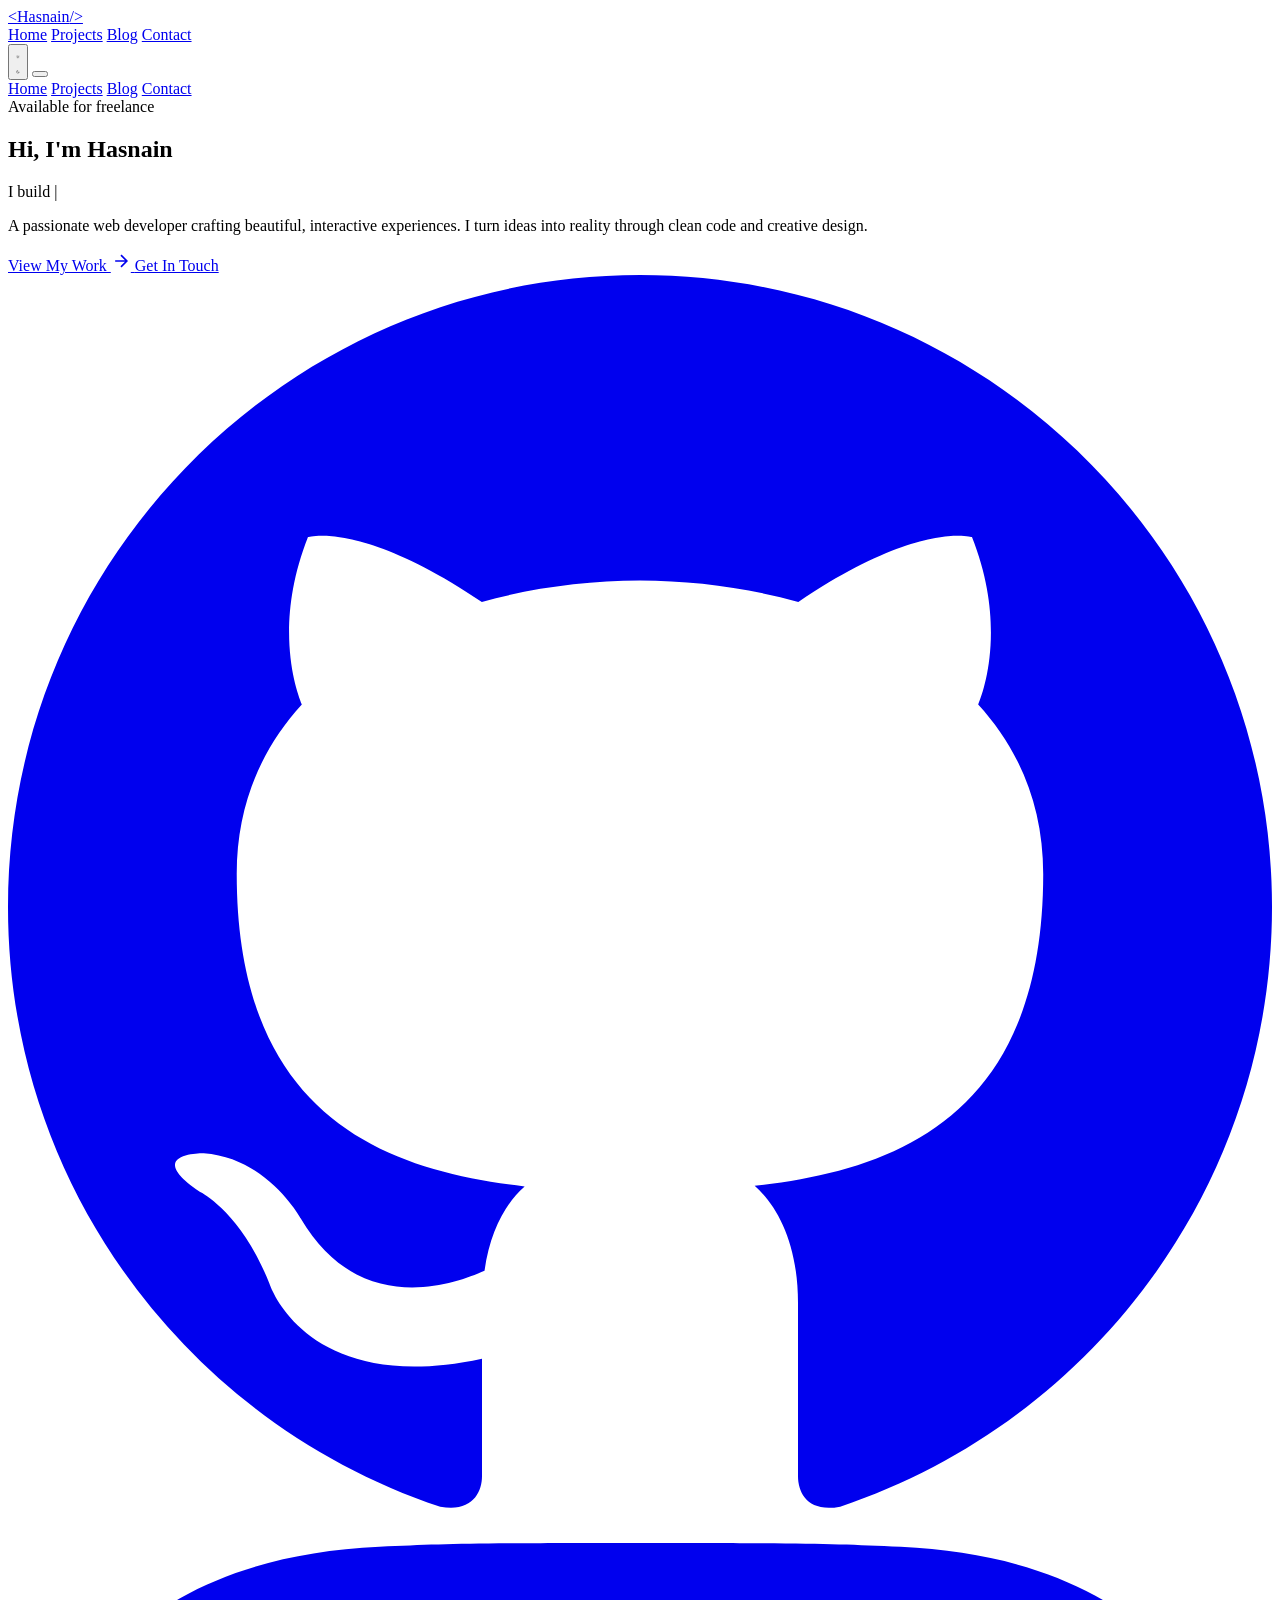
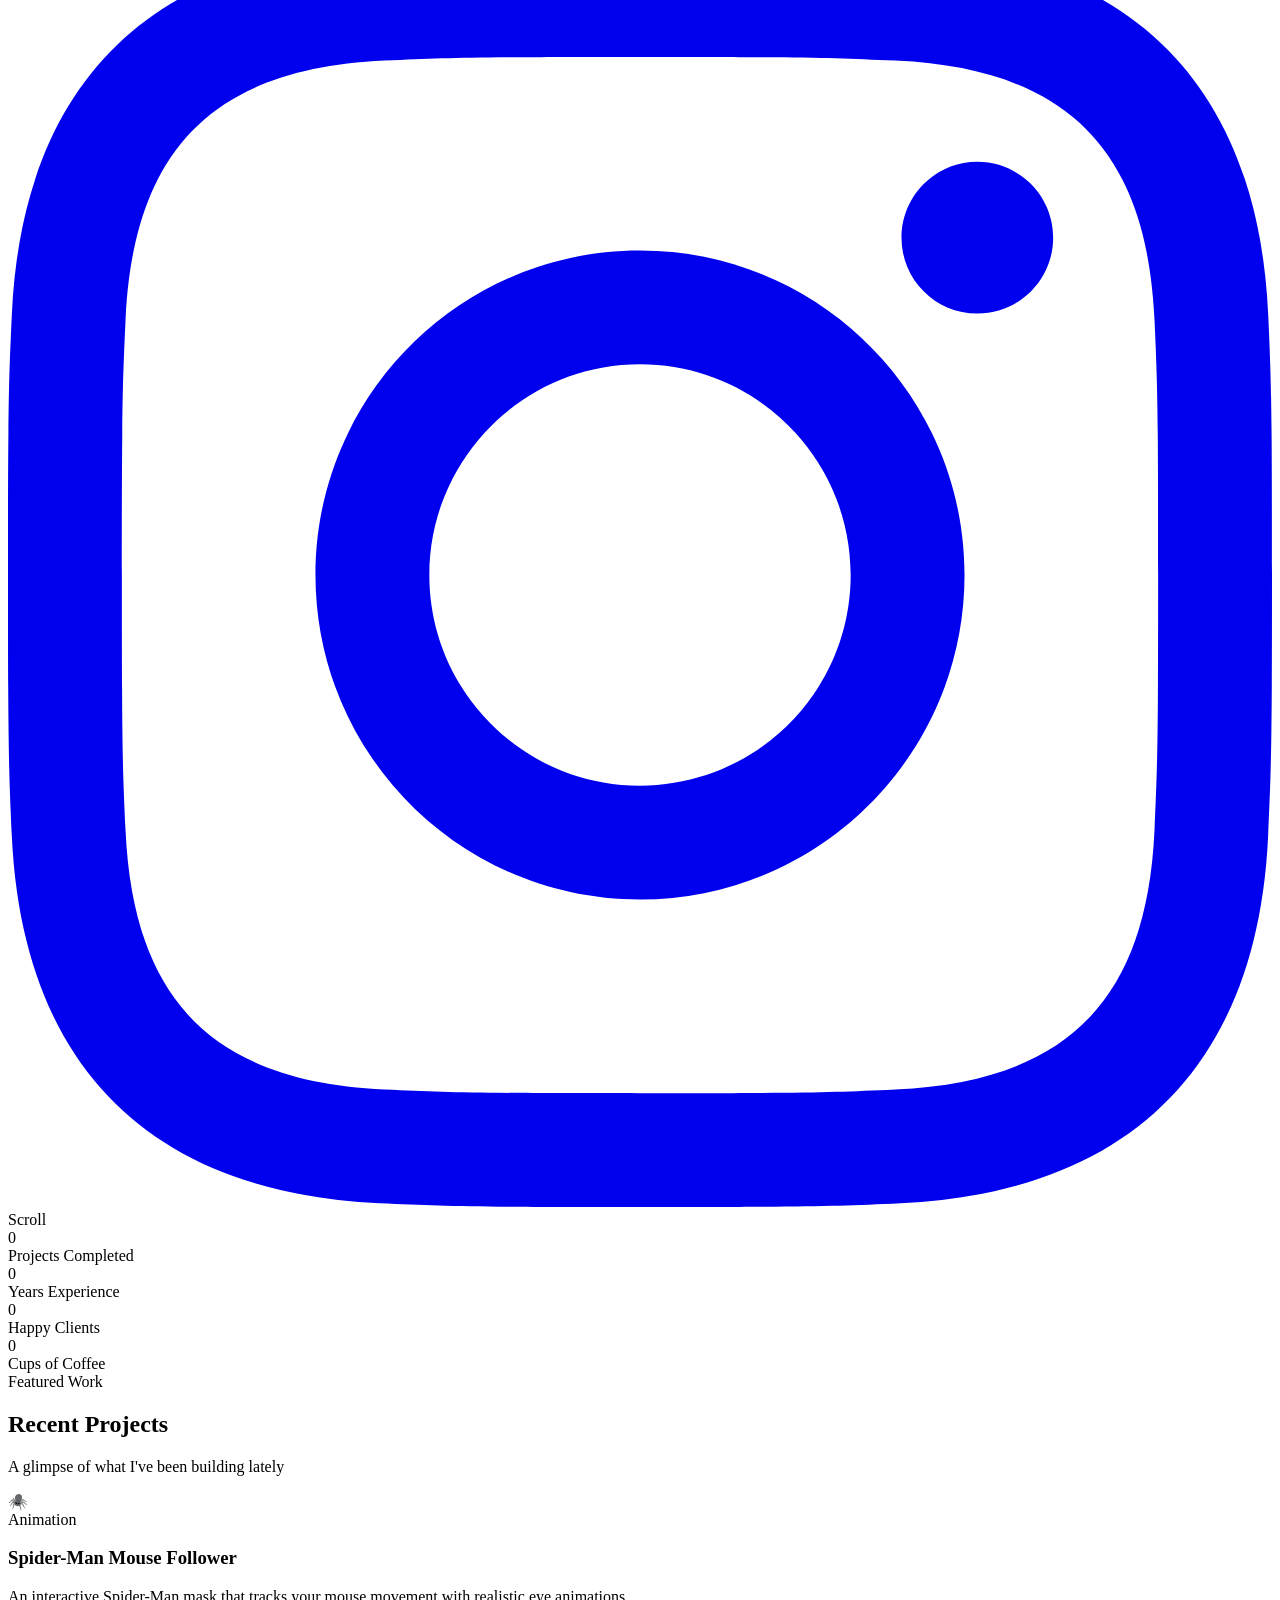
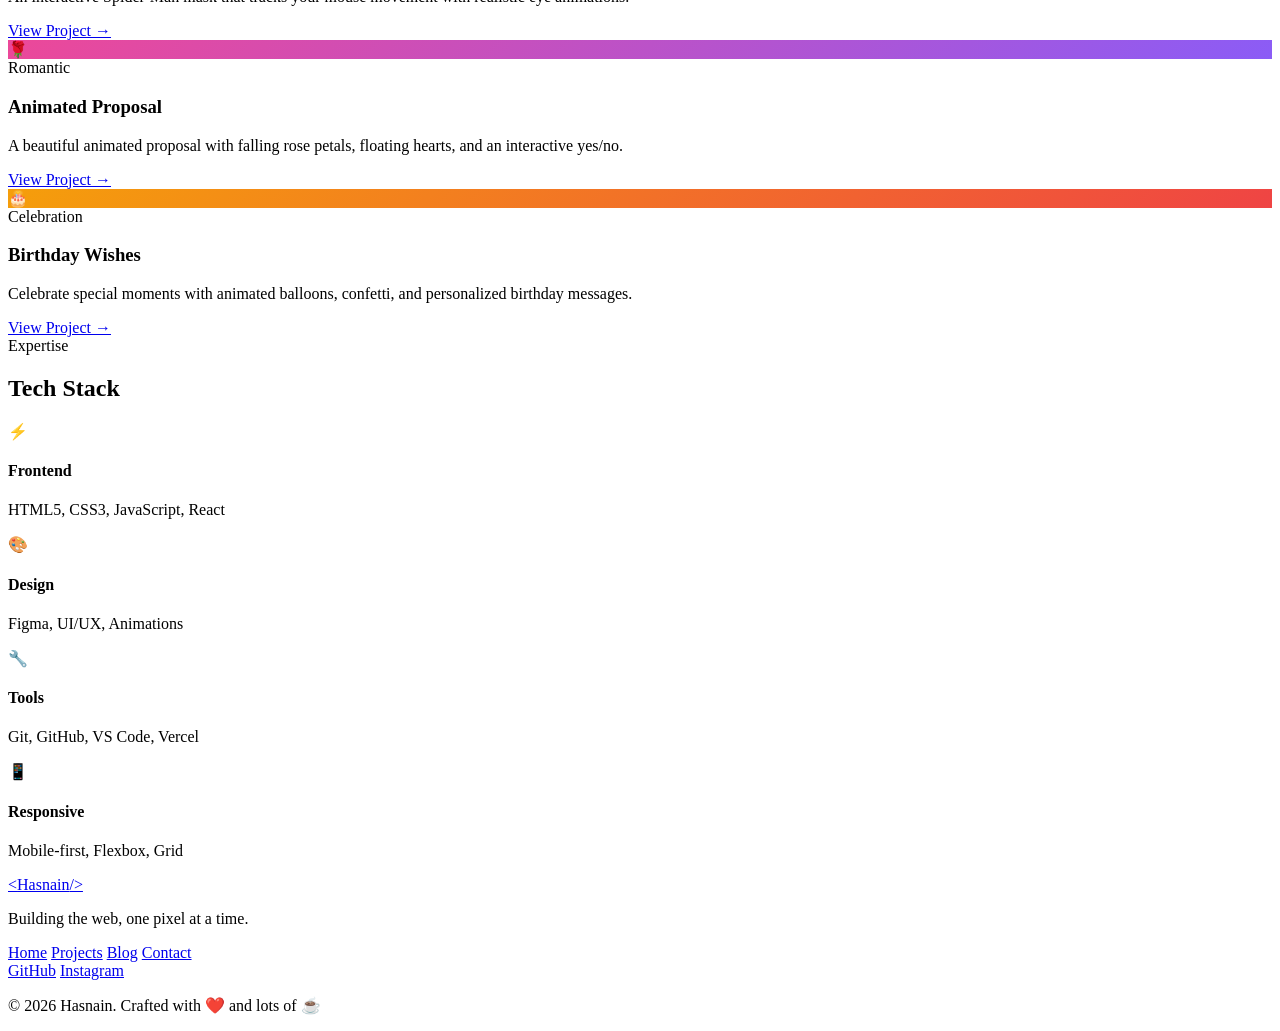
==== index.html @ 9762df5f "Create index.html" ====
<!DOCTYPE html>
<html lang="en">
<head>
    <meta charset="UTF-8">
    <meta name="viewport" content="width=device-width, initial-scale=1.0">
    <title>Hasnain — Developer & Creator</title>
    <link rel="stylesheet" href="css/style.css">
    <link rel="preconnect" href="https://fonts.googleapis.com">
    <link href="https://fonts.googleapis.com/css2?family=Inter:wght@300;400;500;600;700;800&family=Space+Grotesk:wght@400;500;600;700&display=swap" rel="stylesheet">
</head>
<body>
    <!-- Preloader -->
    <div class="preloader">
        <div class="preloader-spinner"></div>
    </div>

    <!-- Custom Cursor -->
    <div class="cursor-dot"></div>
    <div class="cursor-outline"></div>

    <!-- Navigation -->
    <nav class="navbar">
        <div class="nav-container">
            <a href="index.html" class="logo">
                <span class="logo-bracket">&lt;</span>Hasnain<span class="logo-bracket">/&gt;</span>
            </a>
            
            <div class="nav-links">
                <a href="index.html" class="nav-link active">Home</a>
                <a href="projects.html" class="nav-link">Projects</a>
                <a href="blog.html" class="nav-link">Blog</a>
                <a href="contact.html" class="nav-link">Contact</a>
            </div>

            <div class="nav-actions">
                <button class="theme-toggle" id="themeToggle" aria-label="Toggle theme">
                    <svg class="sun-icon" viewBox="0 0 24 24" fill="none" stroke="currentColor" stroke-width="2">
                        <circle cx="12" cy="12" r="5"/>
                        <path d="M12 1v2m0 18v2M4.22 4.22l1.42 1.42m12.72 12.72l1.42 1.42M1 12h2m18 0h2M4.22 19.78l1.42-1.42M18.36 5.64l1.42-1.42"/>
                    </svg>
                    <svg class="moon-icon" viewBox="0 0 24 24" fill="none" stroke="currentColor" stroke-width="2">
                        <path d="M21 12.79A9 9 0 1 1 11.21 3 7 7 0 0 0 21 12.79z"/>
                    </svg>
                </button>
                <button class="mobile-menu-btn" id="mobileMenuBtn">
                    <span></span>
                    <span></span>
                    <span></span>
                </button>
            </div>
        </div>
    </nav>

    <!-- Mobile Menu -->
    <div class="mobile-menu" id="mobileMenu">
        <a href="index.html" class="mobile-link active">Home</a>
        <a href="projects.html" class="mobile-link">Projects</a>
        <a href="blog.html" class="mobile-link">Blog</a>
        <a href="contact.html" class="mobile-link">Contact</a>
    </div>

    <!-- Hero Section -->
    <section class="hero">
        <div class="hero-particles" id="particles"></div>
        <div class="hero-content">
            <div class="hero-badge">
                <span class="badge-dot"></span>
                Available for freelance
            </div>
            <h1 class="hero-title">
                Hi, I'm <span class="gradient-text">Hasnain</span>
            </h1>
            <p class="hero-subtitle">
                I build <span class="typing-text" id="typingText"></span><span class="typing-cursor">|</span>
            </p>
            <p class="hero-desc">
                A passionate web developer crafting beautiful, interactive experiences. 
                I turn ideas into reality through clean code and creative design.
            </p>
            <div class="hero-buttons">
                <a href="projects.html" class="btn btn-primary">
                    View My Work
                    <svg width="20" height="20" viewBox="0 0 24 24" fill="none" stroke="currentColor" stroke-width="2">
                        <path d="M5 12h14m-7-7l7 7-7 7"/>
                    </svg>
                </a>
                <a href="contact.html" class="btn btn-secondary">Get In Touch</a>
            </div>
            <div class="hero-socials">
                <a href="https://github.com/technicalhasnain723" target="_blank" class="social-link" aria-label="GitHub">
                    <svg viewBox="0 0 24 24" fill="currentColor">
                        <path d="M12 0c-6.626 0-12 5.373-12 12 0 5.302 3.438 9.8 8.207 11.387.599.111.793-.261.793-.577v-2.234c-3.338.726-4.033-1.416-4.033-1.416-.546-1.387-1.333-1.756-1.333-1.756-1.089-.745.083-.729.083-.729 1.205.084 1.839 1.237 1.839 1.237 1.07 1.834 2.807 1.304 3.492.997.107-.775.418-1.305.762-1.604-2.665-.305-5.467-1.334-5.467-5.931 0-1.311.469-2.381 1.236-3.221-.124-.303-.535-1.524.117-3.176 0 0 1.008-.322 3.301 1.23.957-.266 1.983-.399 3.003-.404 1.02.005 2.047.138 3.006.404 2.291-1.552 3.297-1.23 3.297-1.23.653 1.653.242 2.874.118 3.176.77.84 1.235 1.911 1.235 3.221 0 4.609-2.807 5.624-5.479 5.921.43.372.823 1.102.823 2.222v3.293c0 .319.192.694.801.576 4.765-1.589 8.199-6.086 8.199-11.386 0-6.627-5.373-12-12-12z"/>
                    </svg>
                </a>
                <a href="https://instagram.com/technical_.hasnain" target="_blank" class="social-link" aria-label="Instagram">
                    <svg viewBox="0 0 24 24" fill="currentColor">
                        <path d="M12 2.163c3.204 0 3.584.012 4.85.07 3.252.148 4.771 1.691 4.919 4.919.058 1.265.069 1.645.069 4.849 0 3.205-.012 3.584-.069 4.849-.149 3.225-1.664 4.771-4.919 4.919-1.266.058-1.644.07-4.85.07-3.204 0-3.584-.012-4.849-.07-3.26-.149-4.771-1.699-4.919-4.92-.058-1.265-.07-1.644-.07-4.849 0-3.204.013-3.583.07-4.849.149-3.227 1.664-4.771 4.919-4.919 1.266-.057 1.645-.069 4.849-.069zm0-2.163c-3.259 0-3.667.014-4.947.072-4.358.2-6.78 2.618-6.98 6.98-.059 1.281-.073 1.689-.073 4.948 0 3.259.014 3.668.072 4.948.2 4.358 2.618 6.78 6.98 6.98 1.281.058 1.689.072 4.948.072 3.259 0 3.668-.014 4.948-.072 4.354-.2 6.782-2.618 6.979-6.98.059-1.28.073-1.689.073-4.948 0-3.259-.014-3.667-.072-4.947-.196-4.354-2.617-6.78-6.979-6.98-1.281-.059-1.69-.073-4.949-.073zm0 5.838c-3.403 0-6.162 2.759-6.162 6.162s2.759 6.163 6.162 6.163 6.162-2.759 6.162-6.163c0-3.403-2.759-6.162-6.162-6.162zm0 10.162c-2.209 0-4-1.79-4-4 0-2.209 1.791-4 4-4s4 1.791 4 4c0 2.21-1.791 4-4 4zm6.406-11.845c-.796 0-1.441.645-1.441 1.44s.645 1.44 1.441 1.44c.795 0 1.439-.645 1.439-1.44s-.644-1.44-1.439-1.44z"/>
                    </svg>
                </a>
            </div>
        </div>
        <div class="hero-scroll">
            <div class="scroll-indicator">
                <span>Scroll</span>
                <div class="scroll-line"></div>
            </div>
        </div>
    </section>

    <!-- Stats Section -->
    <section class="stats-section">
        <div class="container">
            <div class="stats-grid">
                <div class="stat-card">
                    <div class="stat-number" data-count="50">0</div>
                    <div class="stat-label">Projects Completed</div>
                </div>
                <div class="stat-card">
                    <div class="stat-number" data-count="3">0</div>
                    <div class="stat-label">Years Experience</div>
                </div>
                <div class="stat-card">
                    <div class="stat-number" data-count="25">0</div>
                    <div class="stat-label">Happy Clients</div>
                </div>
                <div class="stat-card">
                    <div class="stat-number" data-count="100">0</div>
                    <div class="stat-label">Cups of Coffee</div>
                </div>
            </div>
        </div>
    </section>

    <!-- Featured Projects Preview -->
    <section class="featured-section">
        <div class="container">
            <div class="section-header">
                <span class="section-tag">Featured Work</span>
                <h2 class="section-title">Recent Projects</h2>
                <p class="section-desc">A glimpse of what I've been building lately</p>
            </div>
            <div class="featured-grid">
                <div class="featured-card">
                    <div class="featured-image">
                        <div class="featured-icon">🕷️</div>
                    </div>
                    <div class="featured-content">
                        <span class="featured-tag">Animation</span>
                        <h3>Spider-Man Mouse Follower</h3>
                        <p>An interactive Spider-Man mask that tracks your mouse movement with realistic eye animations.</p>
                        <a href="projects.html" class="featured-link">View Project →</a>
                    </div>
                </div>
                <div class="featured-card">
                    <div class="featured-image" style="background: linear-gradient(135deg, #ec4899 0%, #8b5cf6 100%);">
                        <div class="featured-icon">🌹</div>
                    </div>
                    <div class="featured-content">
                        <span class="featured-tag">Romantic</span>
                        <h3>Animated Proposal</h3>
                        <p>A beautiful animated proposal with falling rose petals, floating hearts, and an interactive yes/no.</p>
                        <a href="projects.html" class="featured-link">View Project →</a>
                    </div>
                </div>
                <div class="featured-card">
                    <div class="featured-image" style="background: linear-gradient(135deg, #f59e0b 0%, #ef4444 100%);">
                        <div class="featured-icon">🎂</div>
                    </div>
                    <div class="featured-content">
                        <span class="featured-tag">Celebration</span>
                        <h3>Birthday Wishes</h3>
                        <p>Celebrate special moments with animated balloons, confetti, and personalized birthday messages.</p>
                        <a href="projects.html" class="featured-link">View Project →</a>
                    </div>
                </div>
            </div>
        </div>
    </section>

    <!-- Skills Section -->
    <section class="skills-section">
        <div class="container">
            <div class="section-header">
                <span class="section-tag">Expertise</span>
                <h2 class="section-title">Tech Stack</h2>
            </div>
            <div class="skills-grid">
                <div class="skill-card">
                    <div class="skill-icon">⚡</div>
                    <h4>Frontend</h4>
                    <p>HTML5, CSS3, JavaScript, React</p>
                </div>
                <div class="skill-card">
                    <div class="skill-icon">🎨</div>
                    <h4>Design</h4>
                    <p>Figma, UI/UX, Animations</p>
                </div>
                <div class="skill-card">
                    <div class="skill-icon">🔧</div>
                    <h4>Tools</h4>
                    <p>Git, GitHub, VS Code, Vercel</p>
                </div>
                <div class="skill-card">
                    <div class="skill-icon">📱</div>
                    <h4>Responsive</h4>
                    <p>Mobile-first, Flexbox, Grid</p>
                </div>
            </div>
        </div>
    </section>

    <!-- Footer -->
    <footer class="footer">
        <div class="container">
            <div class="footer-content">
                <div class="footer-brand">
                    <a href="index.html" class="footer-logo">
                        <span class="logo-bracket">&lt;</span>Hasnain<span class="logo-bracket">/&gt;</span>
                    </a>
                    <p>Building the web, one pixel at a time.</p>
                </div>
                <div class="footer-links">
                    <a href="index.html">Home</a>
                    <a href="projects.html">Projects</a>
                    <a href="blog.html">Blog</a>
                    <a href="contact.html">Contact</a>
                </div>
                <div class="footer-socials">
                    <a href="https://github.com/technicalhasnain723" target="_blank">GitHub</a>
                    <a href="https://instagram.com/technical_.hasnain" target="_blank">Instagram</a>
                </div>
            </div>
            <div class="footer-bottom">
                <p>© 2026 Hasnain. Crafted with ❤️ and lots of ☕</p>
            </div>
        </div>
    </footer>

    <script src="js/main.js"></script>
</body>
</html>
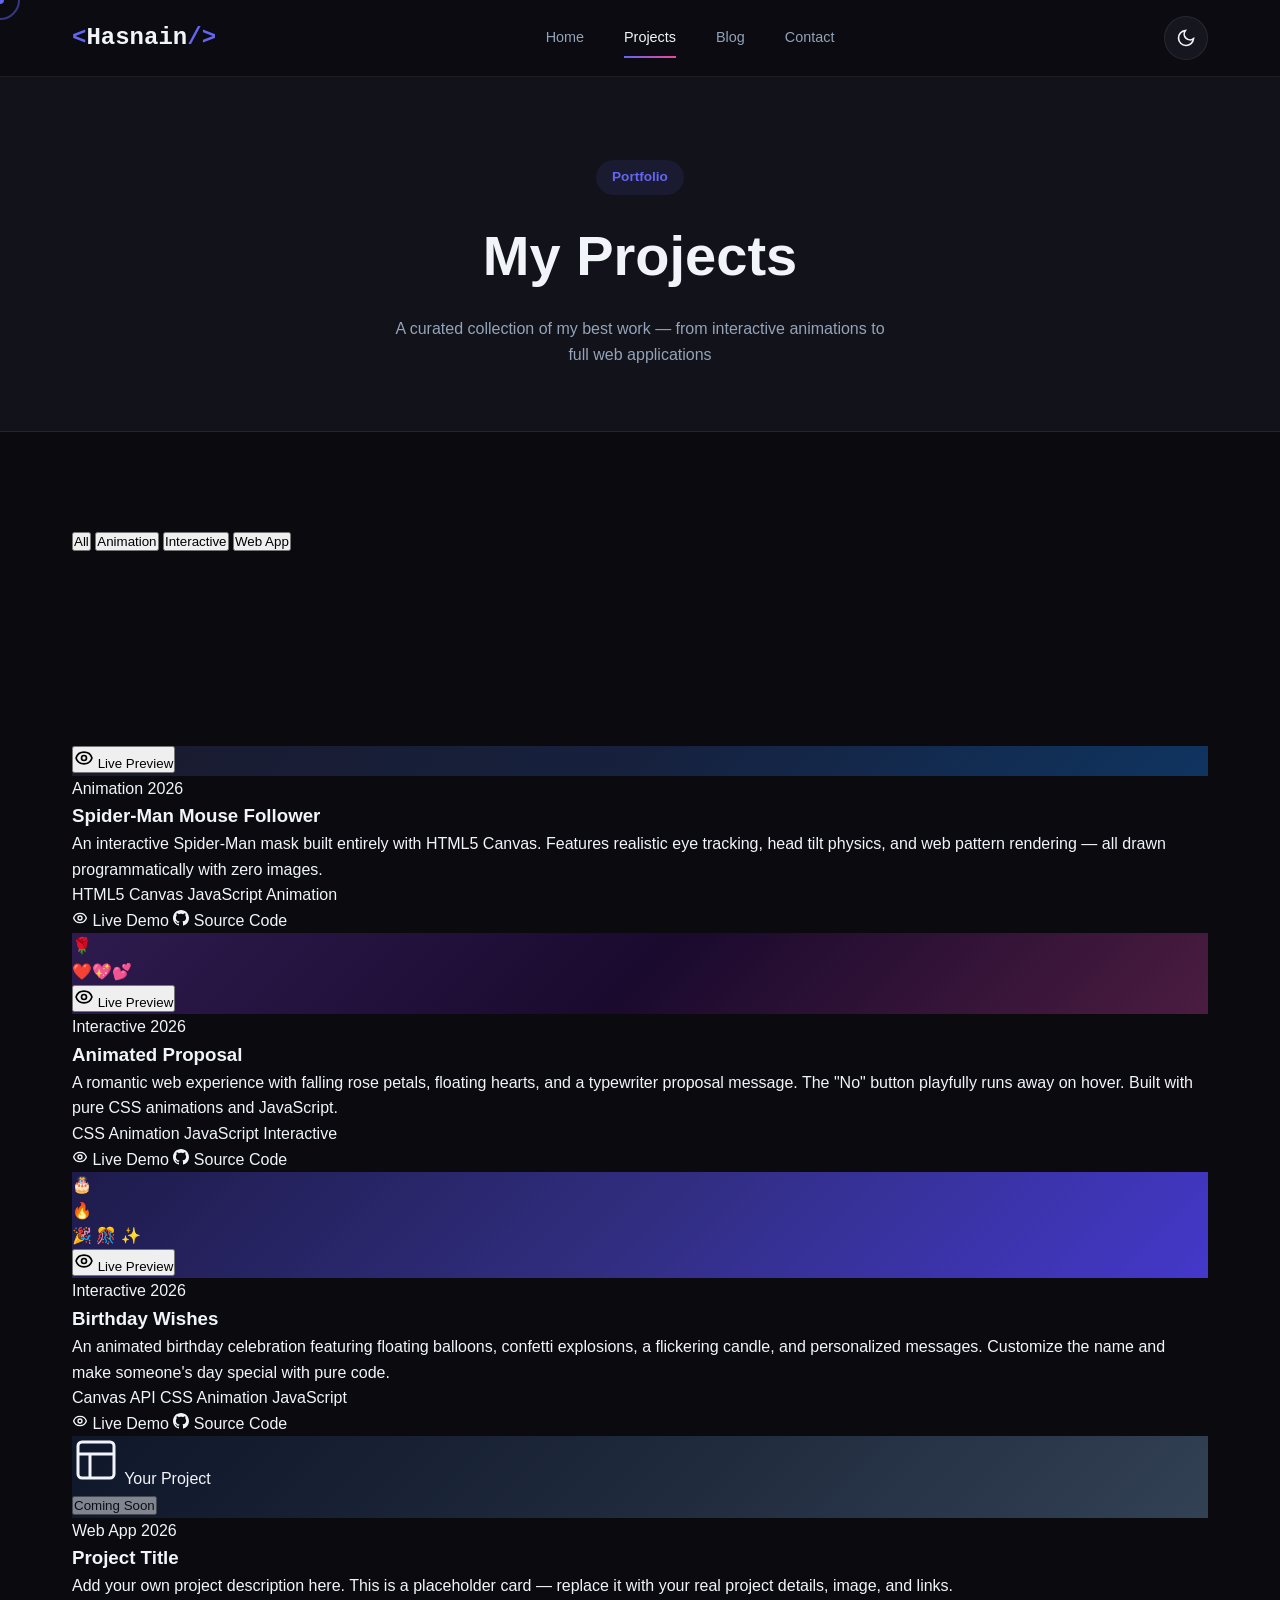
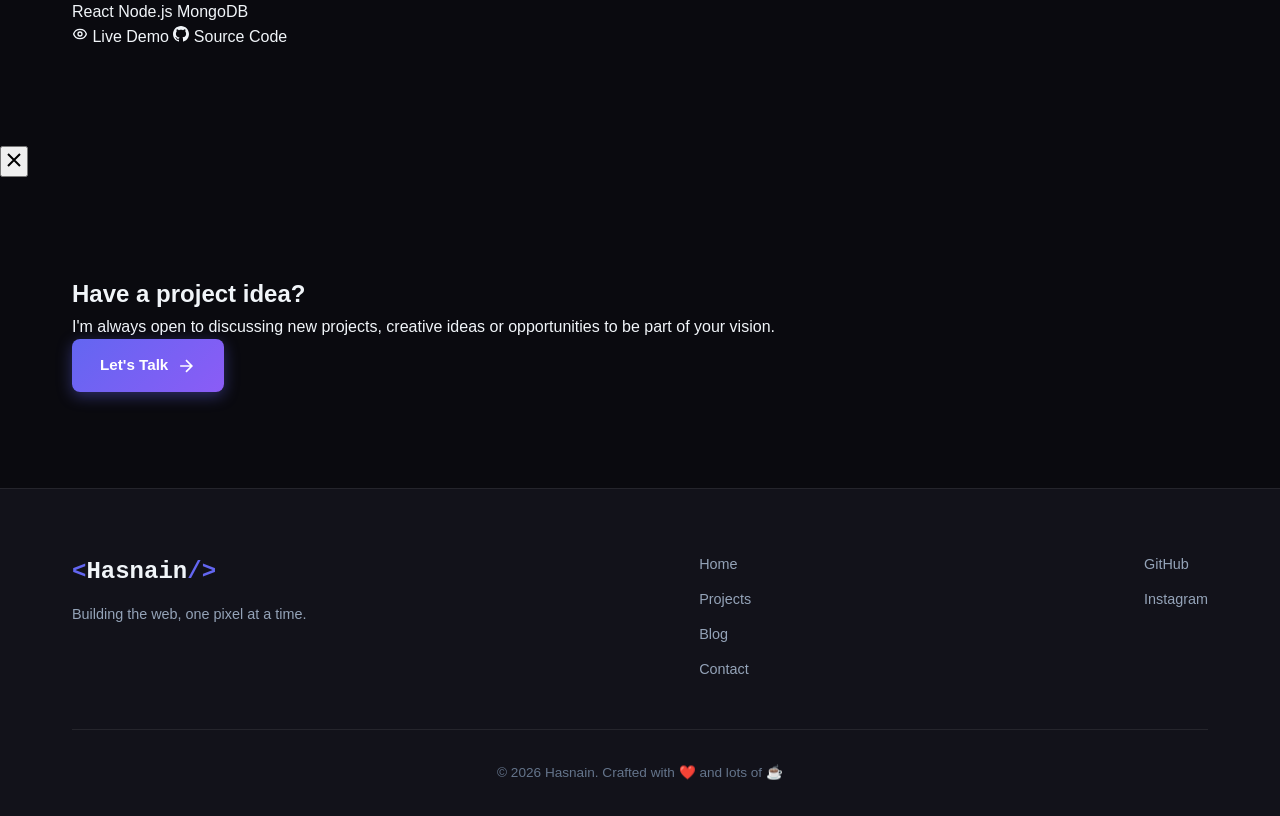
==== commit 3d391eeb: "Update index.html" ====
--- a/index.html
+++ b/index.html
@@ -3,35 +3,27 @@
 <head>
     <meta charset="UTF-8">
     <meta name="viewport" content="width=device-width, initial-scale=1.0">
-    <title>Hasnain — Developer & Creator</title>
+    <title>Projects — Hasnain</title>
     <link rel="stylesheet" href="css/style.css">
-    <link rel="preconnect" href="https://fonts.googleapis.com">
     <link href="https://fonts.googleapis.com/css2?family=Inter:wght@300;400;500;600;700;800&family=Space+Grotesk:wght@400;500;600;700&display=swap" rel="stylesheet">
+<base target="_blank">
 </head>
 <body>
-    <!-- Preloader -->
-    <div class="preloader">
-        <div class="preloader-spinner"></div>
-    </div>
-
-    <!-- Custom Cursor -->
+    <div class="preloader"><div class="preloader-spinner"></div></div>
     <div class="cursor-dot"></div>
     <div class="cursor-outline"></div>
 
-    <!-- Navigation -->
     <nav class="navbar">
         <div class="nav-container">
             <a href="index.html" class="logo">
                 <span class="logo-bracket">&lt;</span>Hasnain<span class="logo-bracket">/&gt;</span>
             </a>
-            
             <div class="nav-links">
-                <a href="index.html" class="nav-link active">Home</a>
-                <a href="projects.html" class="nav-link">Projects</a>
+                <a href="index.html" class="nav-link">Home</a>
+                <a href="projects.html" class="nav-link active">Projects</a>
                 <a href="blog.html" class="nav-link">Blog</a>
                 <a href="contact.html" class="nav-link">Contact</a>
             </div>
-
             <div class="nav-actions">
                 <button class="theme-toggle" id="themeToggle" aria-label="Toggle theme">
                     <svg class="sun-icon" viewBox="0 0 24 24" fill="none" stroke="currentColor" stroke-width="2">
@@ -43,173 +35,286 @@
                     </svg>
                 </button>
                 <button class="mobile-menu-btn" id="mobileMenuBtn">
-                    <span></span>
-                    <span></span>
-                    <span></span>
+                    <span></span><span></span><span></span>
                 </button>
             </div>
         </div>
     </nav>
 
-    <!-- Mobile Menu -->
     <div class="mobile-menu" id="mobileMenu">
-        <a href="index.html" class="mobile-link active">Home</a>
-        <a href="projects.html" class="mobile-link">Projects</a>
+        <a href="index.html" class="mobile-link">Home</a>
+        <a href="projects.html" class="mobile-link active">Projects</a>
         <a href="blog.html" class="mobile-link">Blog</a>
         <a href="contact.html" class="mobile-link">Contact</a>
     </div>
 
-    <!-- Hero Section -->
-    <section class="hero">
-        <div class="hero-particles" id="particles"></div>
-        <div class="hero-content">
-            <div class="hero-badge">
-                <span class="badge-dot"></span>
-                Available for freelance
-            </div>
-            <h1 class="hero-title">
-                Hi, I'm <span class="gradient-text">Hasnain</span>
-            </h1>
-            <p class="hero-subtitle">
-                I build <span class="typing-text" id="typingText"></span><span class="typing-cursor">|</span>
-            </p>
-            <p class="hero-desc">
-                A passionate web developer crafting beautiful, interactive experiences. 
-                I turn ideas into reality through clean code and creative design.
-            </p>
-            <div class="hero-buttons">
-                <a href="projects.html" class="btn btn-primary">
-                    View My Work
+    <main class="page-header">
+        <div class="container">
+            <span class="page-tag">Portfolio</span>
+            <h1 class="page-title">My Projects</h1>
+            <p class="page-desc">A curated collection of my best work — from interactive animations to full web applications</p>
+        </div>
+    </main>
+
+    <!-- Filter Tabs -->
+    <section class="filter-section">
+        <div class="container">
+            <div class="filter-tabs">
+                <button class="filter-tab active" data-filter="all">All</button>
+                <button class="filter-tab" data-filter="animation">Animation</button>
+                <button class="filter-tab" data-filter="interactive">Interactive</button>
+                <button class="filter-tab" data-filter="webapp">Web App</button>
+            </div>
+        </div>
+    </section>
+
+    <!-- Projects Grid -->
+    <section class="projects-grid-section">
+        <div class="container">
+            <div class="projects-grid-v2">
+
+                <!-- Project 1: Spider-Man -->
+                <article class="project-card-v2" data-category="animation interactive">
+                    <div class="project-card-visual">
+                        <div class="project-preview" style="background: linear-gradient(135deg, #1a1a2e 0%, #16213e 50%, #0f3460 100%);">
+                            <div class="preview-spiderman">
+                                <div class="spidey-head">
+                                    <div class="spidey-eye left"></div>
+                                    <div class="spidey-eye right"></div>
+                                    <div class="spidey-web"></div>
+                                </div>
+                            </div>
+                            <div class="preview-overlay">
+                                <button class="preview-btn" onclick="openModal('spiderman')">
+                                    <svg width="20" height="20" viewBox="0 0 24 24" fill="none" stroke="currentColor" stroke-width="2">
+                                        <path d="M15 12a3 3 0 1 1-6 0 3 3 0 0 1 6 0z"/>
+                                        <path d="M2.458 12C3.732 7.943 7.523 5 12 5c4.478 0 8.268 2.943 9.542 7-1.274 4.057-5.064 7-9.542 7-4.477 0-8.268-2.943-9.542-7z"/>
+                                    </svg>
+                                    Live Preview
+                                </button>
+                            </div>
+                        </div>
+                    </div>
+                    <div class="project-card-body">
+                        <div class="project-card-meta">
+                            <span class="project-category">Animation</span>
+                            <span class="project-year">2026</span>
+                        </div>
+                        <h3 class="project-card-title">Spider-Man Mouse Follower</h3>
+                        <p class="project-card-desc">An interactive Spider-Man mask built entirely with HTML5 Canvas. Features realistic eye tracking, head tilt physics, and web pattern rendering — all drawn programmatically with zero images.</p>
+                        <div class="project-card-tech">
+                            <span>HTML5 Canvas</span>
+                            <span>JavaScript</span>
+                            <span>Animation</span>
+                        </div>
+                        <div class="project-card-actions">
+                            <a href="#" class="project-link" onclick="openModal('spiderman'); return false;">
+                                <svg width="16" height="16" viewBox="0 0 24 24" fill="none" stroke="currentColor" stroke-width="2">
+                                    <path d="M15 12a3 3 0 1 1-6 0 3 3 0 0 1 6 0z"/>
+                                    <path d="M2.458 12C3.732 7.943 7.523 5 12 5c4.478 0 8.268 2.943 9.542 7-1.274 4.057-5.064 7-9.542 7-4.477 0-8.268-2.943-9.542-7z"/>
+                                </svg>
+                                Live Demo
+                            </a>
+                            <a href="https://github.com/technicalhasnain723" target="_blank" class="project-link secondary">
+                                <svg width="16" height="16" viewBox="0 0 24 24" fill="currentColor">
+                                    <path d="M12 0c-6.626 0-12 5.373-12 12 0 5.302 3.438 9.8 8.207 11.387.599.111.793-.261.793-.577v-2.234c-3.338.726-4.033-1.416-4.033-1.416-.546-1.387-1.333-1.756-1.333-1.756-1.089-.745.083-.729.083-.729 1.205.084 1.839 1.237 1.839 1.237 1.07 1.834 2.807 1.304 3.492.997.107-.775.418-1.305.762-1.604-2.665-.305-5.467-1.334-5.467-5.931 0-1.311.469-2.381 1.236-3.221-.124-.303-.535-1.524.117-3.176 0 0 1.008-.322 3.301 1.23.957-.266 1.983-.399 3.003-.404 1.02.005 2.047.138 3.006.404 2.291-1.552 3.297-1.23 3.297-1.23.653 1.653.242 2.874.118 3.176.77.84 1.235 1.911 1.235 3.221 0 4.609-2.807 5.624-5.479 5.921.43.372.823 1.102.823 2.222v3.293c0 .319.192.694.801.576 4.765-1.589 8.199-6.086 8.199-11.386 0-6.627-5.373-12-12-12z"/>
+                                </svg>
+                                Source Code
+                            </a>
+                        </div>
+                    </div>
+                </article>
+
+                <!-- Project 2: Animated Proposal -->
+                <article class="project-card-v2" data-category="interactive animation">
+                    <div class="project-card-visual">
+                        <div class="project-preview" style="background: linear-gradient(135deg, #2d1b4e 0%, #1a0a2e 50%, #4a1c40 100%);">
+                            <div class="preview-proposal">
+                                <div class="preview-rose">🌹</div>
+                                <div class="preview-hearts">
+                                    <span>❤️</span><span>💖</span><span>💕</span>
+                                </div>
+                            </div>
+                            <div class="preview-overlay">
+                                <button class="preview-btn" onclick="openModal('proposal')">
+                                    <svg width="20" height="20" viewBox="0 0 24 24" fill="none" stroke="currentColor" stroke-width="2">
+                                        <path d="M15 12a3 3 0 1 1-6 0 3 3 0 0 1 6 0z"/>
+                                        <path d="M2.458 12C3.732 7.943 7.523 5 12 5c4.478 0 8.268 2.943 9.542 7-1.274 4.057-5.064 7-9.542 7-4.477 0-8.268-2.943-9.542-7z"/>
+                                    </svg>
+                                    Live Preview
+                                </button>
+                            </div>
+                        </div>
+                    </div>
+                    <div class="project-card-body">
+                        <div class="project-card-meta">
+                            <span class="project-category">Interactive</span>
+                            <span class="project-year">2026</span>
+                        </div>
+                        <h3 class="project-card-title">Animated Proposal</h3>
+                        <p class="project-card-desc">A romantic web experience with falling rose petals, floating hearts, and a typewriter proposal message. The "No" button playfully runs away on hover. Built with pure CSS animations and JavaScript.</p>
+                        <div class="project-card-tech">
+                            <span>CSS Animation</span>
+                            <span>JavaScript</span>
+                            <span>Interactive</span>
+                        </div>
+                        <div class="project-card-actions">
+                            <a href="#" class="project-link" onclick="openModal('proposal'); return false;">
+                                <svg width="16" height="16" viewBox="0 0 24 24" fill="none" stroke="currentColor" stroke-width="2">
+                                    <path d="M15 12a3 3 0 1 1-6 0 3 3 0 0 1 6 0z"/>
+                                    <path d="M2.458 12C3.732 7.943 7.523 5 12 5c4.478 0 8.268 2.943 9.542 7-1.274 4.057-5.064 7-9.542 7-4.477 0-8.268-2.943-9.542-7z"/>
+                                </svg>
+                                Live Demo
+                            </a>
+                            <a href="https://github.com/technicalhasnain723" target="_blank" class="project-link secondary">
+                                <svg width="16" height="16" viewBox="0 0 24 24" fill="currentColor">
+                                    <path d="M12 0c-6.626 0-12 5.373-12 12 0 5.302 3.438 9.8 8.207 11.387.599.111.793-.261.793-.577v-2.234c-3.338.726-4.033-1.416-4.033-1.416-.546-1.387-1.333-1.756-1.333-1.756-1.089-.745.083-.729.083-.729 1.205.084 1.839 1.237 1.839 1.237 1.07 1.834 2.807 1.304 3.492.997.107-.775.418-1.305.762-1.604-2.665-.305-5.467-1.334-5.467-5.931 0-1.311.469-2.381 1.236-3.221-.124-.303-.535-1.524.117-3.176 0 0 1.008-.322 3.301 1.23.957-.266 1.983-.399 3.003-.404 1.02.005 2.047.138 3.006.404 2.291-1.552 3.297-1.23 3.297-1.23.653 1.653.242 2.874.118 3.176.77.84 1.235 1.911 1.235 3.221 0 4.609-2.807 5.624-5.479 5.921.43.372.823 1.102.823 2.222v3.293c0 .319.192.694.801.576 4.765-1.589 8.199-6.086 8.199-11.386 0-6.627-5.373-12-12-12z"/>
+                                </svg>
+                                Source Code
+                            </a>
+                        </div>
+                    </div>
+                </article>
+
+                <!-- Project 3: Birthday Wishes -->
+                <article class="project-card-v2" data-category="interactive animation">
+                    <div class="project-card-visual">
+                        <div class="project-preview" style="background: linear-gradient(135deg, #1e1b4b 0%, #312e81 50%, #4338ca 100%);">
+                            <div class="preview-birthday">
+                                <div class="preview-cake">
+                                    <span>🎂</span>
+                                    <div class="preview-flame">🔥</div>
+                                </div>
+                                <div class="preview-confetti">
+                                    <span style="--d:0s">🎉</span>
+                                    <span style="--d:0.3s">🎊</span>
+                                    <span style="--d:0.6s">✨</span>
+                                </div>
+                            </div>
+                            <div class="preview-overlay">
+                                <button class="preview-btn" onclick="openModal('birthday')">
+                                    <svg width="20" height="20" viewBox="0 0 24 24" fill="none" stroke="currentColor" stroke-width="2">
+                                        <path d="M15 12a3 3 0 1 1-6 0 3 3 0 0 1 6 0z"/>
+                                        <path d="M2.458 12C3.732 7.943 7.523 5 12 5c4.478 0 8.268 2.943 9.542 7-1.274 4.057-5.064 7-9.542 7-4.477 0-8.268-2.943-9.542-7z"/>
+                                    </svg>
+                                    Live Preview
+                                </button>
+                            </div>
+                        </div>
+                    </div>
+                    <div class="project-card-body">
+                        <div class="project-card-meta">
+                            <span class="project-category">Interactive</span>
+                            <span class="project-year">2026</span>
+                        </div>
+                        <h3 class="project-card-title">Birthday Wishes</h3>
+                        <p class="project-card-desc">An animated birthday celebration featuring floating balloons, confetti explosions, a flickering candle, and personalized messages. Customize the name and make someone's day special with pure code.</p>
+                        <div class="project-card-tech">
+                            <span>Canvas API</span>
+                            <span>CSS Animation</span>
+                            <span>JavaScript</span>
+                        </div>
+                        <div class="project-card-actions">
+                            <a href="#" class="project-link" onclick="openModal('birthday'); return false;">
+                                <svg width="16" height="16" viewBox="0 0 24 24" fill="none" stroke="currentColor" stroke-width="2">
+                                    <path d="M15 12a3 3 0 1 1-6 0 3 3 0 0 1 6 0z"/>
+                                    <path d="M2.458 12C3.732 7.943 7.523 5 12 5c4.478 0 8.268 2.943 9.542 7-1.274 4.057-5.064 7-9.542 7-4.477 0-8.268-2.943-9.542-7z"/>
+                                </svg>
+                                Live Demo
+                            </a>
+                            <a href="https://github.com/technicalhasnain723" target="_blank" class="project-link secondary">
+                                <svg width="16" height="16" viewBox="0 0 24 24" fill="currentColor">
+                                    <path d="M12 0c-6.626 0-12 5.373-12 12 0 5.302 3.438 9.8 8.207 11.387.599.111.793-.261.793-.577v-2.234c-3.338.726-4.033-1.416-4.033-1.416-.546-1.387-1.333-1.756-1.333-1.756-1.089-.745.083-.729.083-.729 1.205.084 1.839 1.237 1.839 1.237 1.07 1.834 2.807 1.304 3.492.997.107-.775.418-1.305.762-1.604-2.665-.305-5.467-1.334-5.467-5.931 0-1.311.469-2.381 1.236-3.221-.124-.303-.535-1.524.117-3.176 0 0 1.008-.322 3.301 1.23.957-.266 1.983-.399 3.003-.404 1.02.005 2.047.138 3.006.404 2.291-1.552 3.297-1.23 3.297-1.23.653 1.653.242 2.874.118 3.176.77.84 1.235 1.911 1.235 3.221 0 4.609-2.807 5.624-5.479 5.921.43.372.823 1.102.823 2.222v3.293c0 .319.192.694.801.576 4.765-1.589 8.199-6.086 8.199-11.386 0-6.627-5.373-12-12-12z"/>
+                                </svg>
+                                Source Code
+                            </a>
+                        </div>
+                    </div>
+                </article>
+
+                <!-- Project 4: Placeholder for user's future project -->
+                <article class="project-card-v2" data-category="webapp">
+                    <div class="project-card-visual">
+                        <div class="project-preview" style="background: linear-gradient(135deg, #0f172a 0%, #1e293b 50%, #334155 100%);">
+                            <div class="preview-placeholder">
+                                <svg width="48" height="48" viewBox="0 0 24 24" fill="none" stroke="currentColor" stroke-width="1.5">
+                                    <rect x="3" y="3" width="18" height="18" rx="2"/>
+                                    <path d="M3 9h18M9 21V9"/>
+                                </svg>
+                                <span>Your Project</span>
+                            </div>
+                            <div class="preview-overlay">
+                                <button class="preview-btn" style="opacity:0.5;cursor:default;">
+                                    Coming Soon
+                                </button>
+                            </div>
+                        </div>
+                    </div>
+                    <div class="project-card-body">
+                        <div class="project-card-meta">
+                            <span class="project-category">Web App</span>
+                            <span class="project-year">2026</span>
+                        </div>
+                        <h3 class="project-card-title">Project Title</h3>
+                        <p class="project-card-desc">Add your own project description here. This is a placeholder card — replace it with your real project details, image, and links.</p>
+                        <div class="project-card-tech">
+                            <span>React</span>
+                            <span>Node.js</span>
+                            <span>MongoDB</span>
+                        </div>
+                        <div class="project-card-actions">
+                            <span class="project-link disabled">
+                                <svg width="16" height="16" viewBox="0 0 24 24" fill="none" stroke="currentColor" stroke-width="2">
+                                    <path d="M15 12a3 3 0 1 1-6 0 3 3 0 0 1 6 0z"/>
+                                    <path d="M2.458 12C3.732 7.943 7.523 5 12 5c4.478 0 8.268 2.943 9.542 7-1.274 4.057-5.064 7-9.542 7-4.477 0-8.268-2.943-9.542-7z"/>
+                                </svg>
+                                Live Demo
+                            </span>
+                            <span class="project-link secondary disabled">
+                                <svg width="16" height="16" viewBox="0 0 24 24" fill="currentColor">
+                                    <path d="M12 0c-6.626 0-12 5.373-12 12 0 5.302 3.438 9.8 8.207 11.387.599.111.793-.261.793-.577v-2.234c-3.338.726-4.033-1.416-4.033-1.416-.546-1.387-1.333-1.756-1.333-1.756-1.089-.745.083-.729.083-.729 1.205.084 1.839 1.237 1.839 1.237 1.07 1.834 2.807 1.304 3.492.997.107-.775.418-1.305.762-1.604-2.665-.305-5.467-1.334-5.467-5.931 0-1.311.469-2.381 1.236-3.221-.124-.303-.535-1.524.117-3.176 0 0 1.008-.322 3.301 1.23.957-.266 1.983-.399 3.003-.404 1.02.005 2.047.138 3.006.404 2.291-1.552 3.297-1.23 3.297-1.23.653 1.653.242 2.874.118 3.176.77.84 1.235 1.911 1.235 3.221 0 4.609-2.807 5.624-5.479 5.921.43.372.823 1.102.823 2.222v3.293c0 .319.192.694.801.576 4.765-1.589 8.199-6.086 8.199-11.386 0-6.627-5.373-12-12-12z"/>
+                                </svg>
+                                Source Code
+                            </span>
+                        </div>
+                    </div>
+                </article>
+
+            </div>
+        </div>
+    </section>
+
+    <!-- Project Modal -->
+    <div class="project-modal" id="projectModal">
+        <div class="modal-backdrop" onclick="closeModal()"></div>
+        <div class="modal-content">
+            <button class="modal-close" onclick="closeModal()">
+                <svg width="24" height="24" viewBox="0 0 24 24" fill="none" stroke="currentColor" stroke-width="2">
+                    <path d="M18 6L6 18M6 6l12 12"/>
+                </svg>
+            </button>
+            <div class="modal-body" id="modalBody">
+                <!-- Dynamic content -->
+            </div>
+        </div>
+    </div>
+
+    <!-- CTA Section -->
+    <section class="cta-section">
+        <div class="container">
+            <div class="cta-box">
+                <h2>Have a project idea?</h2>
+                <p>I'm always open to discussing new projects, creative ideas or opportunities to be part of your vision.</p>
+                <a href="contact.html" class="btn btn-primary">
+                    Let's Talk
                     <svg width="20" height="20" viewBox="0 0 24 24" fill="none" stroke="currentColor" stroke-width="2">
                         <path d="M5 12h14m-7-7l7 7-7 7"/>
                     </svg>
                 </a>
-                <a href="contact.html" class="btn btn-secondary">Get In Touch</a>
-            </div>
-            <div class="hero-socials">
-                <a href="https://github.com/technicalhasnain723" target="_blank" class="social-link" aria-label="GitHub">
-                    <svg viewBox="0 0 24 24" fill="currentColor">
-                        <path d="M12 0c-6.626 0-12 5.373-12 12 0 5.302 3.438 9.8 8.207 11.387.599.111.793-.261.793-.577v-2.234c-3.338.726-4.033-1.416-4.033-1.416-.546-1.387-1.333-1.756-1.333-1.756-1.089-.745.083-.729.083-.729 1.205.084 1.839 1.237 1.839 1.237 1.07 1.834 2.807 1.304 3.492.997.107-.775.418-1.305.762-1.604-2.665-.305-5.467-1.334-5.467-5.931 0-1.311.469-2.381 1.236-3.221-.124-.303-.535-1.524.117-3.176 0 0 1.008-.322 3.301 1.23.957-.266 1.983-.399 3.003-.404 1.02.005 2.047.138 3.006.404 2.291-1.552 3.297-1.23 3.297-1.23.653 1.653.242 2.874.118 3.176.77.84 1.235 1.911 1.235 3.221 0 4.609-2.807 5.624-5.479 5.921.43.372.823 1.102.823 2.222v3.293c0 .319.192.694.801.576 4.765-1.589 8.199-6.086 8.199-11.386 0-6.627-5.373-12-12-12z"/>
-                    </svg>
-                </a>
-                <a href="https://instagram.com/technical_.hasnain" target="_blank" class="social-link" aria-label="Instagram">
-                    <svg viewBox="0 0 24 24" fill="currentColor">
-                        <path d="M12 2.163c3.204 0 3.584.012 4.85.07 3.252.148 4.771 1.691 4.919 4.919.058 1.265.069 1.645.069 4.849 0 3.205-.012 3.584-.069 4.849-.149 3.225-1.664 4.771-4.919 4.919-1.266.058-1.644.07-4.85.07-3.204 0-3.584-.012-4.849-.07-3.26-.149-4.771-1.699-4.919-4.92-.058-1.265-.07-1.644-.07-4.849 0-3.204.013-3.583.07-4.849.149-3.227 1.664-4.771 4.919-4.919 1.266-.057 1.645-.069 4.849-.069zm0-2.163c-3.259 0-3.667.014-4.947.072-4.358.2-6.78 2.618-6.98 6.98-.059 1.281-.073 1.689-.073 4.948 0 3.259.014 3.668.072 4.948.2 4.358 2.618 6.78 6.98 6.98 1.281.058 1.689.072 4.948.072 3.259 0 3.668-.014 4.948-.072 4.354-.2 6.782-2.618 6.979-6.98.059-1.28.073-1.689.073-4.948 0-3.259-.014-3.667-.072-4.947-.196-4.354-2.617-6.78-6.979-6.98-1.281-.059-1.69-.073-4.949-.073zm0 5.838c-3.403 0-6.162 2.759-6.162 6.162s2.759 6.163 6.162 6.163 6.162-2.759 6.162-6.163c0-3.403-2.759-6.162-6.162-6.162zm0 10.162c-2.209 0-4-1.79-4-4 0-2.209 1.791-4 4-4s4 1.791 4 4c0 2.21-1.791 4-4 4zm6.406-11.845c-.796 0-1.441.645-1.441 1.44s.645 1.44 1.441 1.44c.795 0 1.439-.645 1.439-1.44s-.644-1.44-1.439-1.44z"/>
-                    </svg>
-                </a>
-            </div>
-        </div>
-        <div class="hero-scroll">
-            <div class="scroll-indicator">
-                <span>Scroll</span>
-                <div class="scroll-line"></div>
             </div>
         </div>
     </section>
 
-    <!-- Stats Section -->
-    <section class="stats-section">
-        <div class="container">
-            <div class="stats-grid">
-                <div class="stat-card">
-                    <div class="stat-number" data-count="50">0</div>
-                    <div class="stat-label">Projects Completed</div>
-                </div>
-                <div class="stat-card">
-                    <div class="stat-number" data-count="3">0</div>
-                    <div class="stat-label">Years Experience</div>
-                </div>
-                <div class="stat-card">
-                    <div class="stat-number" data-count="25">0</div>
-                    <div class="stat-label">Happy Clients</div>
-                </div>
-                <div class="stat-card">
-                    <div class="stat-number" data-count="100">0</div>
-                    <div class="stat-label">Cups of Coffee</div>
-                </div>
-            </div>
-        </div>
-    </section>
-
-    <!-- Featured Projects Preview -->
-    <section class="featured-section">
-        <div class="container">
-            <div class="section-header">
-                <span class="section-tag">Featured Work</span>
-                <h2 class="section-title">Recent Projects</h2>
-                <p class="section-desc">A glimpse of what I've been building lately</p>
-            </div>
-            <div class="featured-grid">
-                <div class="featured-card">
-                    <div class="featured-image">
-                        <div class="featured-icon">🕷️</div>
-                    </div>
-                    <div class="featured-content">
-                        <span class="featured-tag">Animation</span>
-                        <h3>Spider-Man Mouse Follower</h3>
-                        <p>An interactive Spider-Man mask that tracks your mouse movement with realistic eye animations.</p>
-                        <a href="projects.html" class="featured-link">View Project →</a>
-                    </div>
-                </div>
-                <div class="featured-card">
-                    <div class="featured-image" style="background: linear-gradient(135deg, #ec4899 0%, #8b5cf6 100%);">
-                        <div class="featured-icon">🌹</div>
-                    </div>
-                    <div class="featured-content">
-                        <span class="featured-tag">Romantic</span>
-                        <h3>Animated Proposal</h3>
-                        <p>A beautiful animated proposal with falling rose petals, floating hearts, and an interactive yes/no.</p>
-                        <a href="projects.html" class="featured-link">View Project →</a>
-                    </div>
-                </div>
-                <div class="featured-card">
-                    <div class="featured-image" style="background: linear-gradient(135deg, #f59e0b 0%, #ef4444 100%);">
-                        <div class="featured-icon">🎂</div>
-                    </div>
-                    <div class="featured-content">
-                        <span class="featured-tag">Celebration</span>
-                        <h3>Birthday Wishes</h3>
-                        <p>Celebrate special moments with animated balloons, confetti, and personalized birthday messages.</p>
-                        <a href="projects.html" class="featured-link">View Project →</a>
-                    </div>
-                </div>
-            </div>
-        </div>
-    </section>
-
-    <!-- Skills Section -->
-    <section class="skills-section">
-        <div class="container">
-            <div class="section-header">
-                <span class="section-tag">Expertise</span>
-                <h2 class="section-title">Tech Stack</h2>
-            </div>
-            <div class="skills-grid">
-                <div class="skill-card">
-                    <div class="skill-icon">⚡</div>
-                    <h4>Frontend</h4>
-                    <p>HTML5, CSS3, JavaScript, React</p>
-                </div>
-                <div class="skill-card">
-                    <div class="skill-icon">🎨</div>
-                    <h4>Design</h4>
-                    <p>Figma, UI/UX, Animations</p>
-                </div>
-                <div class="skill-card">
-                    <div class="skill-icon">🔧</div>
-                    <h4>Tools</h4>
-                    <p>Git, GitHub, VS Code, Vercel</p>
-                </div>
-                <div class="skill-card">
-                    <div class="skill-icon">📱</div>
-                    <h4>Responsive</h4>
-                    <p>Mobile-first, Flexbox, Grid</p>
-                </div>
-            </div>
-        </div>
-    </section>
-
-    <!-- Footer -->
     <footer class="footer">
         <div class="container">
             <div class="footer-content">
--- a/css/style.css
+++ b/css/style.css
@@ -0,0 +1,1537 @@
+/* ============================================
+   CSS VARIABLES & THEME
+   ============================================ */
+:root {
+    --primary: #6366f1;
+    --primary-light: #818cf8;
+    --primary-dark: #4f46e5;
+    --accent: #ec4899;
+    --accent-2: #8b5cf6;
+
+    --bg: #0a0a0f;
+    --bg-secondary: #12121a;
+    --bg-card: #16161f;
+    --bg-hover: #1e1e2e;
+
+    --text: #f1f5f9;
+    --text-secondary: #94a3b8;
+    --text-muted: #64748b;
+
+    --border: rgba(255,255,255,0.08);
+    --shadow: 0 25px 50px -12px rgba(0,0,0,0.5);
+    --shadow-sm: 0 4px 6px -1px rgba(0,0,0,0.3);
+
+    --radius: 16px;
+    --radius-sm: 8px;
+    --transition: all 0.3s cubic-bezier(0.4, 0, 0.2, 1);
+    --transition-slow: all 0.5s cubic-bezier(0.4, 0, 0.2, 1);
+}
+
+[data-theme="light"] {
+    --bg: #f8fafc;
+    --bg-secondary: #ffffff;
+    --bg-card: #ffffff;
+    --bg-hover: #f1f5f9;
+
+    --text: #0f172a;
+    --text-secondary: #475569;
+    --text-muted: #94a3b8;
+
+    --border: rgba(0,0,0,0.08);
+    --shadow: 0 25px 50px -12px rgba(0,0,0,0.15);
+    --shadow-sm: 0 4px 6px -1px rgba(0,0,0,0.1);
+}
+
+/* ============================================
+   RESET & BASE
+   ============================================ */
+*, *::before, *::after {
+    margin: 0;
+    padding: 0;
+    box-sizing: border-box;
+}
+
+html {
+    scroll-behavior: smooth;
+    font-size: 16px;
+}
+
+body {
+    font-family: 'Inter', -apple-system, BlinkMacSystemFont, sans-serif;
+    background: var(--bg);
+    color: var(--text);
+    line-height: 1.6;
+    overflow-x: hidden;
+    transition: background 0.5s ease, color 0.5s ease;
+    cursor: none;
+}
+
+a {
+    color: inherit;
+    text-decoration: none;
+}
+
+img {
+    max-width: 100%;
+    height: auto;
+}
+
+.container {
+    max-width: 1200px;
+    margin: 0 auto;
+    padding: 0 2rem;
+}
+
+/* ============================================
+   PRELOADER
+   ============================================ */
+.preloader {
+    position: fixed;
+    inset: 0;
+    background: var(--bg);
+    display: flex;
+    align-items: center;
+    justify-content: center;
+    z-index: 9999;
+    transition: opacity 0.5s ease, visibility 0.5s ease;
+}
+
+.preloader.hidden {
+    opacity: 0;
+    visibility: hidden;
+}
+
+.preloader-spinner {
+    width: 48px;
+    height: 48px;
+    border: 3px solid var(--border);
+    border-top-color: var(--primary);
+    border-radius: 50%;
+    animation: spin 1s linear infinite;
+}
+
+@keyframes spin {
+    to { transform: rotate(360deg); }
+}
+
+/* ============================================
+   CUSTOM CURSOR
+   ============================================ */
+.cursor-dot,
+.cursor-outline {
+    position: fixed;
+    top: 0;
+    left: 0;
+    transform: translate(-50%, -50%);
+    border-radius: 50%;
+    pointer-events: none;
+    z-index: 10000;
+    transition: opacity 0.3s ease;
+}
+
+.cursor-dot {
+    width: 8px;
+    height: 8px;
+    background: var(--primary);
+}
+
+.cursor-outline {
+    width: 40px;
+    height: 40px;
+    border: 2px solid var(--primary);
+    opacity: 0.5;
+    transition: width 0.2s, height 0.2s, opacity 0.2s;
+}
+
+body:hover .cursor-dot,
+body:hover .cursor-outline {
+    opacity: 1;
+}
+
+@media (max-width: 768px) {
+    .cursor-dot, .cursor-outline { display: none; }
+    body { cursor: auto; }
+}
+
+/* ============================================
+   NAVIGATION
+   ============================================ */
+.navbar {
+    position: fixed;
+    top: 0;
+    left: 0;
+    right: 0;
+    z-index: 1000;
+    padding: 1rem 0;
+    background: rgba(10, 10, 15, 0.8);
+    backdrop-filter: blur(20px);
+    border-bottom: 1px solid var(--border);
+    transition: var(--transition);
+}
+
+[data-theme="light"] .navbar {
+    background: rgba(248, 250, 252, 0.8);
+}
+
+.nav-container {
+    max-width: 1200px;
+    margin: 0 auto;
+    padding: 0 2rem;
+    display: flex;
+    align-items: center;
+    justify-content: space-between;
+}
+
+.logo {
+    font-family: 'Space Grotesk', monospace;
+    font-size: 1.5rem;
+    font-weight: 700;
+    color: var(--text);
+}
+
+.logo-bracket {
+    color: var(--primary);
+}
+
+.nav-links {
+    display: flex;
+    gap: 2.5rem;
+}
+
+.nav-link {
+    font-size: 0.9rem;
+    font-weight: 500;
+    color: var(--text-secondary);
+    position: relative;
+    padding: 0.5rem 0;
+    transition: var(--transition);
+}
+
+.nav-link::after {
+    content: '';
+    position: absolute;
+    bottom: 0;
+    left: 0;
+    width: 0;
+    height: 2px;
+    background: linear-gradient(90deg, var(--primary), var(--accent));
+    transition: width 0.3s ease;
+}
+
+.nav-link:hover,
+.nav-link.active {
+    color: var(--text);
+}
+
+.nav-link:hover::after,
+.nav-link.active::after {
+    width: 100%;
+}
+
+.nav-actions {
+    display: flex;
+    align-items: center;
+    gap: 1rem;
+}
+
+.theme-toggle {
+    width: 44px;
+    height: 44px;
+    border-radius: 50%;
+    border: 1px solid var(--border);
+    background: var(--bg-card);
+    color: var(--text);
+    display: flex;
+    align-items: center;
+    justify-content: center;
+    cursor: pointer;
+    transition: var(--transition);
+}
+
+.theme-toggle:hover {
+    background: var(--bg-hover);
+    transform: scale(1.1);
+}
+
+.theme-toggle svg {
+    width: 20px;
+    height: 20px;
+}
+
+.sun-icon { display: none; }
+[data-theme="light"] .sun-icon { display: block; }
+[data-theme="light"] .moon-icon { display: none; }
+
+.mobile-menu-btn {
+    display: none;
+    flex-direction: column;
+    gap: 5px;
+    background: none;
+    border: none;
+    cursor: pointer;
+    padding: 5px;
+}
+
+.mobile-menu-btn span {
+    display: block;
+    width: 24px;
+    height: 2px;
+    background: var(--text);
+    transition: var(--transition);
+}
+
+.mobile-menu {
+    position: fixed;
+    top: 70px;
+    left: 0;
+    right: 0;
+    background: var(--bg-secondary);
+    padding: 2rem;
+    display: flex;
+    flex-direction: column;
+    gap: 1.5rem;
+    transform: translateY(-100%);
+    opacity: 0;
+    visibility: hidden;
+    transition: var(--transition);
+    z-index: 999;
+    border-bottom: 1px solid var(--border);
+}
+
+.mobile-menu.open {
+    transform: translateY(0);
+    opacity: 1;
+    visibility: visible;
+}
+
+.mobile-link {
+    font-size: 1.2rem;
+    font-weight: 600;
+    color: var(--text-secondary);
+    transition: var(--transition);
+}
+
+.mobile-link:hover,
+.mobile-link.active {
+    color: var(--primary);
+}
+
+@media (max-width: 768px) {
+    .nav-links { display: none; }
+    .mobile-menu-btn { display: flex; }
+}
+
+/* ============================================
+   BUTTONS
+   ============================================ */
+.btn {
+    display: inline-flex;
+    align-items: center;
+    gap: 0.5rem;
+    padding: 0.875rem 1.75rem;
+    border-radius: var(--radius-sm);
+    font-size: 0.95rem;
+    font-weight: 600;
+    cursor: pointer;
+    transition: var(--transition);
+    border: none;
+    font-family: inherit;
+}
+
+.btn-primary {
+    background: linear-gradient(135deg, var(--primary), var(--accent-2));
+    color: white;
+    box-shadow: 0 4px 15px rgba(99, 102, 241, 0.4);
+}
+
+.btn-primary:hover {
+    transform: translateY(-2px);
+    box-shadow: 0 8px 25px rgba(99, 102, 241, 0.5);
+}
+
+.btn-secondary {
+    background: var(--bg-card);
+    color: var(--text);
+    border: 1px solid var(--border);
+}
+
+.btn-secondary:hover {
+    background: var(--bg-hover);
+    border-color: var(--primary);
+}
+
+.btn-full {
+    width: 100%;
+    justify-content: center;
+}
+
+/* ============================================
+   HERO SECTION
+   ============================================ */
+.hero {
+    min-height: 100vh;
+    display: flex;
+    align-items: center;
+    justify-content: center;
+    position: relative;
+    padding-top: 80px;
+    overflow: hidden;
+}
+
+.hero-particles {
+    position: absolute;
+    inset: 0;
+    overflow: hidden;
+}
+
+.hero-particles span {
+    position: absolute;
+    width: 4px;
+    height: 4px;
+    background: var(--primary);
+    border-radius: 50%;
+    opacity: 0.3;
+    animation: float 15s infinite;
+}
+
+@keyframes float {
+    0%, 100% { transform: translateY(0) translateX(0); opacity: 0; }
+    10% { opacity: 0.3; }
+    90% { opacity: 0.3; }
+    100% { transform: translateY(-100vh) translateX(50px); opacity: 0; }
+}
+
+.hero-content {
+    text-align: center;
+    z-index: 2;
+    max-width: 800px;
+    padding: 0 2rem;
+}
+
+.hero-badge {
+    display: inline-flex;
+    align-items: center;
+    gap: 0.5rem;
+    padding: 0.5rem 1rem;
+    background: var(--bg-card);
+    border: 1px solid var(--border);
+    border-radius: 100px;
+    font-size: 0.85rem;
+    color: var(--text-secondary);
+    margin-bottom: 2rem;
+    animation: fadeInDown 0.8s ease;
+}
+
+.badge-dot {
+    width: 8px;
+    height: 8px;
+    background: #10b981;
+    border-radius: 50%;
+    animation: pulse 2s infinite;
+}
+
+@keyframes pulse {
+    0%, 100% { opacity: 1; }
+    50% { opacity: 0.5; }
+}
+
+.hero-title {
+    font-family: 'Space Grotesk', sans-serif;
+    font-size: clamp(2.5rem, 6vw, 4.5rem);
+    font-weight: 700;
+    line-height: 1.1;
+    margin-bottom: 1.5rem;
+    animation: fadeInUp 0.8s ease 0.2s both;
+}
+
+.gradient-text {
+    background: linear-gradient(135deg, var(--primary), var(--accent), var(--accent-2));
+    -webkit-background-clip: text;
+    -webkit-text-fill-color: transparent;
+    background-clip: text;
+}
+
+.hero-subtitle {
+    font-size: clamp(1.1rem, 2.5vw, 1.5rem);
+    color: var(--text-secondary);
+    margin-bottom: 1.5rem;
+    animation: fadeInUp 0.8s ease 0.4s both;
+}
+
+.typing-cursor {
+    color: var(--primary);
+    animation: blink 1s infinite;
+}
+
+@keyframes blink {
+    0%, 100% { opacity: 1; }
+    50% { opacity: 0; }
+}
+
+.hero-desc {
+    font-size: 1.1rem;
+    color: var(--text-muted);
+    max-width: 500px;
+    margin: 0 auto 2.5rem;
+    animation: fadeInUp 0.8s ease 0.6s both;
+}
+
+.hero-buttons {
+    display: flex;
+    gap: 1rem;
+    justify-content: center;
+    margin-bottom: 3rem;
+    animation: fadeInUp 0.8s ease 0.8s both;
+    flex-wrap: wrap;
+}
+
+.hero-socials {
+    display: flex;
+    gap: 1rem;
+    justify-content: center;
+    animation: fadeInUp 0.8s ease 1s both;
+}
+
+.social-link {
+    width: 48px;
+    height: 48px;
+    border-radius: 50%;
+    background: var(--bg-card);
+    border: 1px solid var(--border);
+    display: flex;
+    align-items: center;
+    justify-content: center;
+    color: var(--text-secondary);
+    transition: var(--transition);
+}
+
+.social-link:hover {
+    background: var(--primary);
+    color: white;
+    border-color: var(--primary);
+    transform: translateY(-3px);
+}
+
+.social-link svg {
+    width: 20px;
+    height: 20px;
+}
+
+.hero-scroll {
+    position: absolute;
+    bottom: 2rem;
+    left: 50%;
+    transform: translateX(-50%);
+}
+
+.scroll-indicator {
+    display: flex;
+    flex-direction: column;
+    align-items: center;
+    gap: 0.5rem;
+    color: var(--text-muted);
+    font-size: 0.75rem;
+    letter-spacing: 2px;
+    text-transform: uppercase;
+}
+
+.scroll-line {
+    width: 1px;
+    height: 40px;
+    background: linear-gradient(to bottom, var(--primary), transparent);
+    animation: scrollLine 2s infinite;
+}
+
+@keyframes scrollLine {
+    0% { transform: scaleY(0); transform-origin: top; }
+    50% { transform: scaleY(1); transform-origin: top; }
+    50.1% { transform-origin: bottom; }
+    100% { transform: scaleY(0); transform-origin: bottom; }
+}
+
+@keyframes fadeInUp {
+    from { opacity: 0; transform: translateY(30px); }
+    to { opacity: 1; transform: translateY(0); }
+}
+
+@keyframes fadeInDown {
+    from { opacity: 0; transform: translateY(-20px); }
+    to { opacity: 1; transform: translateY(0); }
+}
+
+/* ============================================
+   SECTIONS COMMON
+   ============================================ */
+section {
+    padding: 6rem 0;
+}
+
+.section-header {
+    text-align: center;
+    margin-bottom: 4rem;
+}
+
+.section-tag {
+    display: inline-block;
+    padding: 0.4rem 1rem;
+    background: rgba(99, 102, 241, 0.1);
+    color: var(--primary);
+    border-radius: 100px;
+    font-size: 0.85rem;
+    font-weight: 600;
+    margin-bottom: 1rem;
+}
+
+.section-title {
+    font-family: 'Space Grotesk', sans-serif;
+    font-size: clamp(2rem, 4vw, 3rem);
+    font-weight: 700;
+    margin-bottom: 1rem;
+}
+
+.section-desc {
+    color: var(--text-secondary);
+    max-width: 500px;
+    margin: 0 auto;
+}
+
+/* ============================================
+   STATS SECTION
+   ============================================ */
+.stats-section {
+    background: var(--bg-secondary);
+    border-top: 1px solid var(--border);
+    border-bottom: 1px solid var(--border);
+}
+
+.stats-grid {
+    display: grid;
+    grid-template-columns: repeat(4, 1fr);
+    gap: 2rem;
+}
+
+.stat-card {
+    text-align: center;
+    padding: 2rem;
+}
+
+.stat-number {
+    font-family: 'Space Grotesk', sans-serif;
+    font-size: 3rem;
+    font-weight: 700;
+    background: linear-gradient(135deg, var(--primary), var(--accent));
+    -webkit-background-clip: text;
+    -webkit-text-fill-color: transparent;
+    background-clip: text;
+}
+
+.stat-label {
+    color: var(--text-secondary);
+    font-size: 0.9rem;
+    margin-top: 0.5rem;
+}
+
+@media (max-width: 768px) {
+    .stats-grid { grid-template-columns: repeat(2, 1fr); }
+}
+
+/* ============================================
+   FEATURED SECTION
+   ============================================ */
+.featured-grid {
+    display: grid;
+    grid-template-columns: repeat(3, 1fr);
+    gap: 2rem;
+}
+
+.featured-card {
+    background: var(--bg-card);
+    border: 1px solid var(--border);
+    border-radius: var(--radius);
+    overflow: hidden;
+    transition: var(--transition);
+}
+
+.featured-card:hover {
+    transform: translateY(-8px);
+    box-shadow: var(--shadow);
+    border-color: rgba(99, 102, 241, 0.3);
+}
+
+.featured-image {
+    height: 200px;
+    background: linear-gradient(135deg, var(--primary), var(--accent));
+    display: flex;
+    align-items: center;
+    justify-content: center;
+}
+
+.featured-icon {
+    font-size: 4rem;
+}
+
+.featured-content {
+    padding: 1.5rem;
+}
+
+.featured-tag {
+    display: inline-block;
+    padding: 0.25rem 0.75rem;
+    background: rgba(99, 102, 241, 0.1);
+    color: var(--primary);
+    border-radius: 100px;
+    font-size: 0.75rem;
+    font-weight: 600;
+    margin-bottom: 0.75rem;
+}
+
+.featured-content h3 {
+    font-family: 'Space Grotesk', sans-serif;
+    font-size: 1.25rem;
+    margin-bottom: 0.75rem;
+}
+
+.featured-content p {
+    color: var(--text-secondary);
+    font-size: 0.9rem;
+    margin-bottom: 1rem;
+}
+
+.featured-link {
+    color: var(--primary);
+    font-weight: 600;
+    font-size: 0.9rem;
+    transition: var(--transition);
+}
+
+.featured-link:hover {
+    color: var(--accent);
+}
+
+@media (max-width: 768px) {
+    .featured-grid { grid-template-columns: 1fr; }
+}
+
+/* ============================================
+   SKILLS SECTION
+   ============================================ */
+.skills-section {
+    background: var(--bg-secondary);
+}
+
+.skills-grid {
+    display: grid;
+    grid-template-columns: repeat(4, 1fr);
+    gap: 1.5rem;
+}
+
+.skill-card {
+    background: var(--bg-card);
+    border: 1px solid var(--border);
+    border-radius: var(--radius);
+    padding: 2rem;
+    text-align: center;
+    transition: var(--transition);
+}
+
+.skill-card:hover {
+    transform: translateY(-5px);
+    border-color: var(--primary);
+    box-shadow: 0 10px 40px rgba(99, 102, 241, 0.15);
+}
+
+.skill-icon {
+    font-size: 2.5rem;
+    margin-bottom: 1rem;
+}
+
+.skill-card h4 {
+    font-family: 'Space Grotesk', sans-serif;
+    margin-bottom: 0.5rem;
+}
+
+.skill-card p {
+    color: var(--text-secondary);
+    font-size: 0.9rem;
+}
+
+@media (max-width: 768px) {
+    .skills-grid { grid-template-columns: repeat(2, 1fr); }
+}
+
+/* ============================================
+   PAGE HEADER
+   ============================================ */
+.page-header {
+    padding: 10rem 0 4rem;
+    text-align: center;
+    background: var(--bg-secondary);
+    border-bottom: 1px solid var(--border);
+}
+
+.page-tag {
+    display: inline-block;
+    padding: 0.4rem 1rem;
+    background: rgba(99, 102, 241, 0.1);
+    color: var(--primary);
+    border-radius: 100px;
+    font-size: 0.85rem;
+    font-weight: 600;
+    margin-bottom: 1rem;
+}
+
+.page-title {
+    font-family: 'Space Grotesk', sans-serif;
+    font-size: clamp(2.5rem, 5vw, 3.5rem);
+    font-weight: 700;
+    margin-bottom: 1rem;
+}
+
+.page-desc {
+    color: var(--text-secondary);
+    max-width: 500px;
+    margin: 0 auto;
+}
+
+/* ============================================
+   PROJECTS SECTION
+   ============================================ */
+.projects-section {
+    padding: 4rem 0;
+}
+
+.project-showcase {
+    display: grid;
+    grid-template-columns: 1fr 1fr;
+    gap: 4rem;
+    align-items: center;
+    margin-bottom: 6rem;
+    padding: 3rem;
+    background: var(--bg-card);
+    border: 1px solid var(--border);
+    border-radius: var(--radius);
+    transition: var(--transition);
+}
+
+.project-showcase:hover {
+    border-color: rgba(99, 102, 241, 0.2);
+    box-shadow: var(--shadow);
+}
+
+.project-showcase.reverse {
+    direction: rtl;
+}
+
+.project-showcase.reverse > * {
+    direction: ltr;
+}
+
+.project-number {
+    font-family: 'Space Grotesk', sans-serif;
+    font-size: 5rem;
+    font-weight: 700;
+    color: var(--border);
+    line-height: 1;
+    margin-bottom: 1rem;
+}
+
+.project-info h2 {
+    font-family: 'Space Grotesk', sans-serif;
+    font-size: 1.75rem;
+    margin-bottom: 1rem;
+}
+
+.project-info p {
+    color: var(--text-secondary);
+    margin-bottom: 1.5rem;
+    line-height: 1.7;
+}
+
+.project-tags {
+    display: flex;
+    gap: 0.5rem;
+    flex-wrap: wrap;
+    margin-bottom: 1.5rem;
+}
+
+.tag {
+    padding: 0.35rem 0.75rem;
+    background: rgba(99, 102, 241, 0.1);
+    color: var(--primary);
+    border-radius: 100px;
+    font-size: 0.8rem;
+    font-weight: 500;
+}
+
+.project-demo {
+    background: var(--bg);
+    border-radius: var(--radius-sm);
+    min-height: 300px;
+    display: flex;
+    align-items: center;
+    justify-content: center;
+    position: relative;
+    overflow: hidden;
+    border: 1px solid var(--border);
+}
+
+.demo-hint {
+    position: absolute;
+    bottom: 1rem;
+    left: 50%;
+    transform: translateX(-50%);
+    font-size: 0.8rem;
+    color: var(--text-muted);
+    background: var(--bg-card);
+    padding: 0.5rem 1rem;
+    border-radius: 100px;
+    border: 1px solid var(--border);
+}
+
+@media (max-width: 968px) {
+    .project-showcase {
+        grid-template-columns: 1fr;
+        gap: 2rem;
+    }
+    .project-showcase.reverse {
+        direction: ltr;
+    }
+}
+
+/* Spider-Man Canvas */
+#spidermanCanvas {
+    width: 100%;
+    height: 100%;
+    min-height: 300px;
+}
+
+/* Proposal Scene */
+.proposal-scene {
+    width: 100%;
+    height: 100%;
+    min-height: 300px;
+    display: flex;
+    align-items: center;
+    justify-content: center;
+    position: relative;
+    background: linear-gradient(180deg, #1a0a2e 0%, #16213e 100%);
+    border-radius: var(--radius-sm);
+    overflow: hidden;
+}
+
+.petals-container,
+.hearts-container {
+    position: absolute;
+    inset: 0;
+    pointer-events: none;
+    overflow: hidden;
+}
+
+.petal {
+    position: absolute;
+    font-size: 1.5rem;
+    animation: fall linear infinite;
+    opacity: 0.8;
+}
+
+@keyframes fall {
+    0% { transform: translateY(-20px) rotate(0deg); opacity: 0; }
+    10% { opacity: 0.8; }
+    90% { opacity: 0.8; }
+    100% { transform: translateY(320px) rotate(360deg); opacity: 0; }
+}
+
+.heart-float {
+    position: absolute;
+    font-size: 1.2rem;
+    animation: floatUp 4s ease-in-out infinite;
+    opacity: 0;
+}
+
+@keyframes floatUp {
+    0% { transform: translateY(0) scale(0); opacity: 0; }
+    20% { opacity: 1; transform: scale(1); }
+    100% { transform: translateY(-200px) scale(0.5); opacity: 0; }
+}
+
+.proposal-content {
+    text-align: center;
+    z-index: 2;
+    padding: 2rem;
+}
+
+.proposal-rose {
+    font-size: 4rem;
+    margin-bottom: 1rem;
+    animation: roseBounce 2s ease-in-out infinite;
+}
+
+@keyframes roseBounce {
+    0%, 100% { transform: scale(1); }
+    50% { transform: scale(1.1); }
+}
+
+.proposal-content h3 {
+    font-family: 'Space Grotesk', sans-serif;
+    font-size: 1.5rem;
+    color: white;
+    margin-bottom: 1.5rem;
+    min-height: 3rem;
+}
+
+.proposal-buttons {
+    display: flex;
+    gap: 1rem;
+    justify-content: center;
+}
+
+.btn-yes {
+    padding: 0.75rem 2rem;
+    background: linear-gradient(135deg, #ec4899, #f43f5e);
+    color: white;
+    border: none;
+    border-radius: var(--radius-sm);
+    font-size: 1rem;
+    font-weight: 600;
+    cursor: pointer;
+    transition: var(--transition);
+    font-family: inherit;
+}
+
+.btn-yes:hover {
+    transform: scale(1.05);
+    box-shadow: 0 10px 30px rgba(236, 72, 153, 0.4);
+}
+
+.btn-no {
+    padding: 0.75rem 2rem;
+    background: transparent;
+    color: white;
+    border: 2px solid rgba(255,255,255,0.3);
+    border-radius: var(--radius-sm);
+    font-size: 1rem;
+    font-weight: 600;
+    cursor: pointer;
+    transition: var(--transition);
+    font-family: inherit;
+    position: relative;
+}
+
+.proposal-result {
+    margin-top: 1.5rem;
+    font-size: 2rem;
+    animation: fadeInUp 0.5s ease;
+}
+
+/* Birthday Scene */
+.birthday-scene {
+    width: 100%;
+    height: 100%;
+    min-height: 300px;
+    display: flex;
+    align-items: center;
+    justify-content: center;
+    position: relative;
+    background: linear-gradient(180deg, #0f172a 0%, #1e1b4b 100%);
+    border-radius: var(--radius-sm);
+    overflow: hidden;
+}
+
+.balloons-container,
+.confetti-container {
+    position: absolute;
+    inset: 0;
+    pointer-events: none;
+    overflow: hidden;
+}
+
+.balloon {
+    position: absolute;
+    font-size: 2rem;
+    animation: balloonRise 6s ease-in infinite;
+}
+
+@keyframes balloonRise {
+    0% { transform: translateY(320px) rotate(-5deg); opacity: 0; }
+    10% { opacity: 1; }
+    90% { opacity: 1; }
+    100% { transform: translateY(-50px) rotate(5deg); opacity: 0; }
+}
+
+.confetti-piece {
+    position: absolute;
+    width: 8px;
+    height: 8px;
+    animation: confettiFall 3s linear infinite;
+}
+
+@keyframes confettiFall {
+    0% { transform: translateY(-20px) rotate(0deg); opacity: 0; }
+    10% { opacity: 1; }
+    100% { transform: translateY(320px) rotate(720deg); opacity: 0; }
+}
+
+.birthday-content {
+    text-align: center;
+    z-index: 2;
+    padding: 2rem;
+}
+
+.birthday-cake {
+    position: relative;
+    display: inline-block;
+    margin-bottom: 1rem;
+}
+
+.cake-base {
+    font-size: 4rem;
+}
+
+.candle-flame {
+    position: absolute;
+    top: -5px;
+    left: 50%;
+    transform: translateX(-50%);
+    font-size: 1.5rem;
+    animation: flicker 0.5s ease-in-out infinite alternate;
+}
+
+@keyframes flicker {
+    0% { transform: translateX(-50%) scale(1); }
+    100% { transform: translateX(-50%) scale(1.2); }
+}
+
+.birthday-content h3 {
+    font-family: 'Space Grotesk', sans-serif;
+    font-size: 1.5rem;
+    color: white;
+    margin-bottom: 0.5rem;
+}
+
+.birthday-content p {
+    color: rgba(255,255,255,0.7);
+    margin-bottom: 1.5rem;
+}
+
+/* More Projects */
+.more-projects {
+    background: var(--bg-secondary);
+    border-top: 1px solid var(--border);
+}
+
+.projects-grid {
+    display: grid;
+    grid-template-columns: repeat(auto-fill, minmax(300px, 1fr));
+    gap: 2rem;
+}
+
+.project-card {
+    background: var(--bg-card);
+    border: 1px solid var(--border);
+    border-radius: var(--radius);
+    overflow: hidden;
+    transition: var(--transition);
+}
+
+.project-card:hover {
+    transform: translateY(-5px);
+    box-shadow: var(--shadow);
+}
+
+.project-card-image {
+    height: 180px;
+    background: var(--bg-hover);
+    display: flex;
+    align-items: center;
+    justify-content: center;
+    font-size: 3rem;
+    color: var(--text-muted);
+}
+
+.project-card-content {
+    padding: 1.5rem;
+}
+
+.project-card-content h4 {
+    font-family: 'Space Grotesk', sans-serif;
+    margin-bottom: 0.5rem;
+}
+
+.project-card-content p {
+    color: var(--text-secondary);
+    font-size: 0.9rem;
+    margin-bottom: 1rem;
+}
+
+.project-card-tags {
+    display: flex;
+    gap: 0.5rem;
+}
+
+.project-card-tags span {
+    padding: 0.25rem 0.6rem;
+    background: rgba(99, 102, 241, 0.1);
+    color: var(--primary);
+    border-radius: 100px;
+    font-size: 0.75rem;
+}
+
+/* ============================================
+   BLOG SECTION
+   ============================================ */
+.blog-section {
+    padding: 4rem 0;
+}
+
+.blog-grid {
+    display: grid;
+    grid-template-columns: repeat(2, 1fr);
+    gap: 2rem;
+}
+
+.blog-card {
+    background: var(--bg-card);
+    border: 1px solid var(--border);
+    border-radius: var(--radius);
+    overflow: hidden;
+    transition: var(--transition);
+}
+
+.blog-card:hover {
+    transform: translateY(-5px);
+    box-shadow: var(--shadow);
+    border-color: rgba(99, 102, 241, 0.2);
+}
+
+.blog-image {
+    height: 200px;
+    overflow: hidden;
+}
+
+.blog-placeholder {
+    width: 100%;
+    height: 100%;
+    display: flex;
+    align-items: center;
+    justify-content: center;
+    font-size: 3rem;
+}
+
+.blog-content {
+    padding: 1.5rem;
+}
+
+.blog-meta {
+    display: flex;
+    gap: 1rem;
+    margin-bottom: 0.75rem;
+    font-size: 0.8rem;
+}
+
+.blog-date {
+    color: var(--text-muted);
+}
+
+.blog-category {
+    color: var(--primary);
+    font-weight: 600;
+}
+
+.blog-content h3 {
+    font-family: 'Space Grotesk', sans-serif;
+    font-size: 1.25rem;
+    margin-bottom: 0.75rem;
+    transition: color 0.3s ease;
+}
+
+.blog-card:hover .blog-content h3 {
+    color: var(--primary);
+}
+
+.blog-content p {
+    color: var(--text-secondary);
+    font-size: 0.9rem;
+    margin-bottom: 1rem;
+}
+
+.blog-read {
+    color: var(--primary);
+    font-weight: 600;
+    font-size: 0.9rem;
+    transition: var(--transition);
+}
+
+.blog-read:hover {
+    color: var(--accent);
+}
+
+@media (max-width: 768px) {
+    .blog-grid { grid-template-columns: 1fr; }
+}
+
+/* ============================================
+   CONTACT SECTION
+   ============================================ */
+.contact-section {
+    padding: 4rem 0;
+}
+
+.contact-grid {
+    display: grid;
+    grid-template-columns: 1fr 1fr;
+    gap: 4rem;
+    align-items: start;
+}
+
+.contact-info h2 {
+    font-family: 'Space Grotesk', sans-serif;
+    font-size: 2rem;
+    margin-bottom: 1rem;
+}
+
+.contact-info > p {
+    color: var(--text-secondary);
+    margin-bottom: 2rem;
+}
+
+.contact-methods {
+    display: flex;
+    flex-direction: column;
+    gap: 1.5rem;
+    margin-bottom: 2rem;
+}
+
+.contact-method {
+    display: flex;
+    align-items: center;
+    gap: 1rem;
+}
+
+.contact-icon {
+    width: 48px;
+    height: 48px;
+    border-radius: var(--radius-sm);
+    background: var(--bg-card);
+    border: 1px solid var(--border);
+    display: flex;
+    align-items: center;
+    justify-content: center;
+    font-size: 1.25rem;
+}
+
+.contact-method h4 {
+    font-size: 0.9rem;
+    margin-bottom: 0.25rem;
+}
+
+.contact-method a {
+    color: var(--primary);
+    font-size: 0.9rem;
+    transition: color 0.3s ease;
+}
+
+.contact-method a:hover {
+    color: var(--accent);
+}
+
+.contact-socials-large {
+    display: flex;
+    flex-direction: column;
+    gap: 0.75rem;
+}
+
+.social-large {
+    display: flex;
+    align-items: center;
+    gap: 0.75rem;
+    padding: 1rem 1.25rem;
+    background: var(--bg-card);
+    border: 1px solid var(--border);
+    border-radius: var(--radius-sm);
+    color: var(--text);
+    font-weight: 500;
+    transition: var(--transition);
+}
+
+.social-large:hover {
+    background: var(--bg-hover);
+    border-color: var(--primary);
+    transform: translateX(5px);
+}
+
+.social-large svg {
+    width: 20px;
+    height: 20px;
+}
+
+/* Contact Form */
+.contact-form-wrapper {
+    background: var(--bg-card);
+    border: 1px solid var(--border);
+    border-radius: var(--radius);
+    padding: 2.5rem;
+}
+
+.form-group {
+    margin-bottom: 1.5rem;
+}
+
+.form-group label {
+    display: block;
+    font-size: 0.9rem;
+    font-weight: 500;
+    margin-bottom: 0.5rem;
+    color: var(--text);
+}
+
+.form-group input,
+.form-group textarea {
+    width: 100%;
+    padding: 0.875rem 1rem;
+    background: var(--bg);
+    border: 1px solid var(--border);
+    border-radius: var(--radius-sm);
+    color: var(--text);
+    font-family: inherit;
+    font-size: 0.95rem;
+    transition: var(--transition);
+}
+
+.form-group input:focus,
+.form-group textarea:focus {
+    outline: none;
+    border-color: var(--primary);
+    box-shadow: 0 0 0 3px rgba(99, 102, 241, 0.1);
+}
+
+.form-group input::placeholder,
+.form-group textarea::placeholder {
+    color: var(--text-muted);
+}
+
+.form-group textarea {
+    resize: vertical;
+    min-height: 120px;
+}
+
+@media (max-width: 968px) {
+    .contact-grid {
+        grid-template-columns: 1fr;
+        gap: 3rem;
+    }
+}
+
+/* ============================================
+   FOOTER
+   ============================================ */
+.footer {
+    background: var(--bg-secondary);
+    border-top: 1px solid var(--border);
+    padding: 4rem 0 2rem;
+}
+
+.footer-content {
+    display: flex;
+    justify-content: space-between;
+    align-items: flex-start;
+    flex-wrap: wrap;
+    gap: 2rem;
+    margin-bottom: 3rem;
+}
+
+.footer-brand {
+    max-width: 300px;
+}
+
+.footer-logo {
+    font-family: 'Space Grotesk', monospace;
+    font-size: 1.5rem;
+    font-weight: 700;
+    margin-bottom: 0.75rem;
+    display: inline-block;
+}
+
+.footer-brand p {
+    color: var(--text-secondary);
+    font-size: 0.9rem;
+}
+
+.footer-links,
+.footer-socials {
+    display: flex;
+    flex-direction: column;
+    gap: 0.75rem;
+}
+
+.footer-links a,
+.footer-socials a {
+    color: var(--text-secondary);
+    font-size: 0.9rem;
+    transition: color 0.3s ease;
+}
+
+.footer-links a:hover,
+.footer-socials a:hover {
+    color: var(--primary);
+}
+
+.footer-bottom {
+    text-align: center;
+    padding-top: 2rem;
+    border-top: 1px solid var(--border);
+    color: var(--text-muted);
+    font-size: 0.85rem;
+}
+
+@media (max-width: 768px) {
+    .footer-content {
+        flex-direction: column;
+        text-align: center;
+        align-items: center;
+    }
+}
+
+/* ============================================
+   SCROLL ANIMATIONS
+   ============================================ */
+.reveal {
+    opacity: 0;
+    transform: translateY(30px);
+    transition: all 0.8s ease;
+}
+
+.reveal.active {
+    opacity: 1;
+    transform: translateY(0);
+}
+
+/* ============================================
+   RESPONSIVE
+   ============================================ */
+@media (max-width: 480px) {
+    .container {
+        padding: 0 1rem;
+    }
+
+    .hero-buttons {
+        flex-direction: column;
+        align-items: center;
+    }
+
+    .btn {
+        width: 100%;
+        justify-content: center;
+    }
+
+    section {
+        padding: 4rem 0;
+    }
+
+    .project-showcase {
+        padding: 1.5rem;
+    }
+
+    .contact-form-wrapper {
+        padding: 1.5rem;
+    }
+}
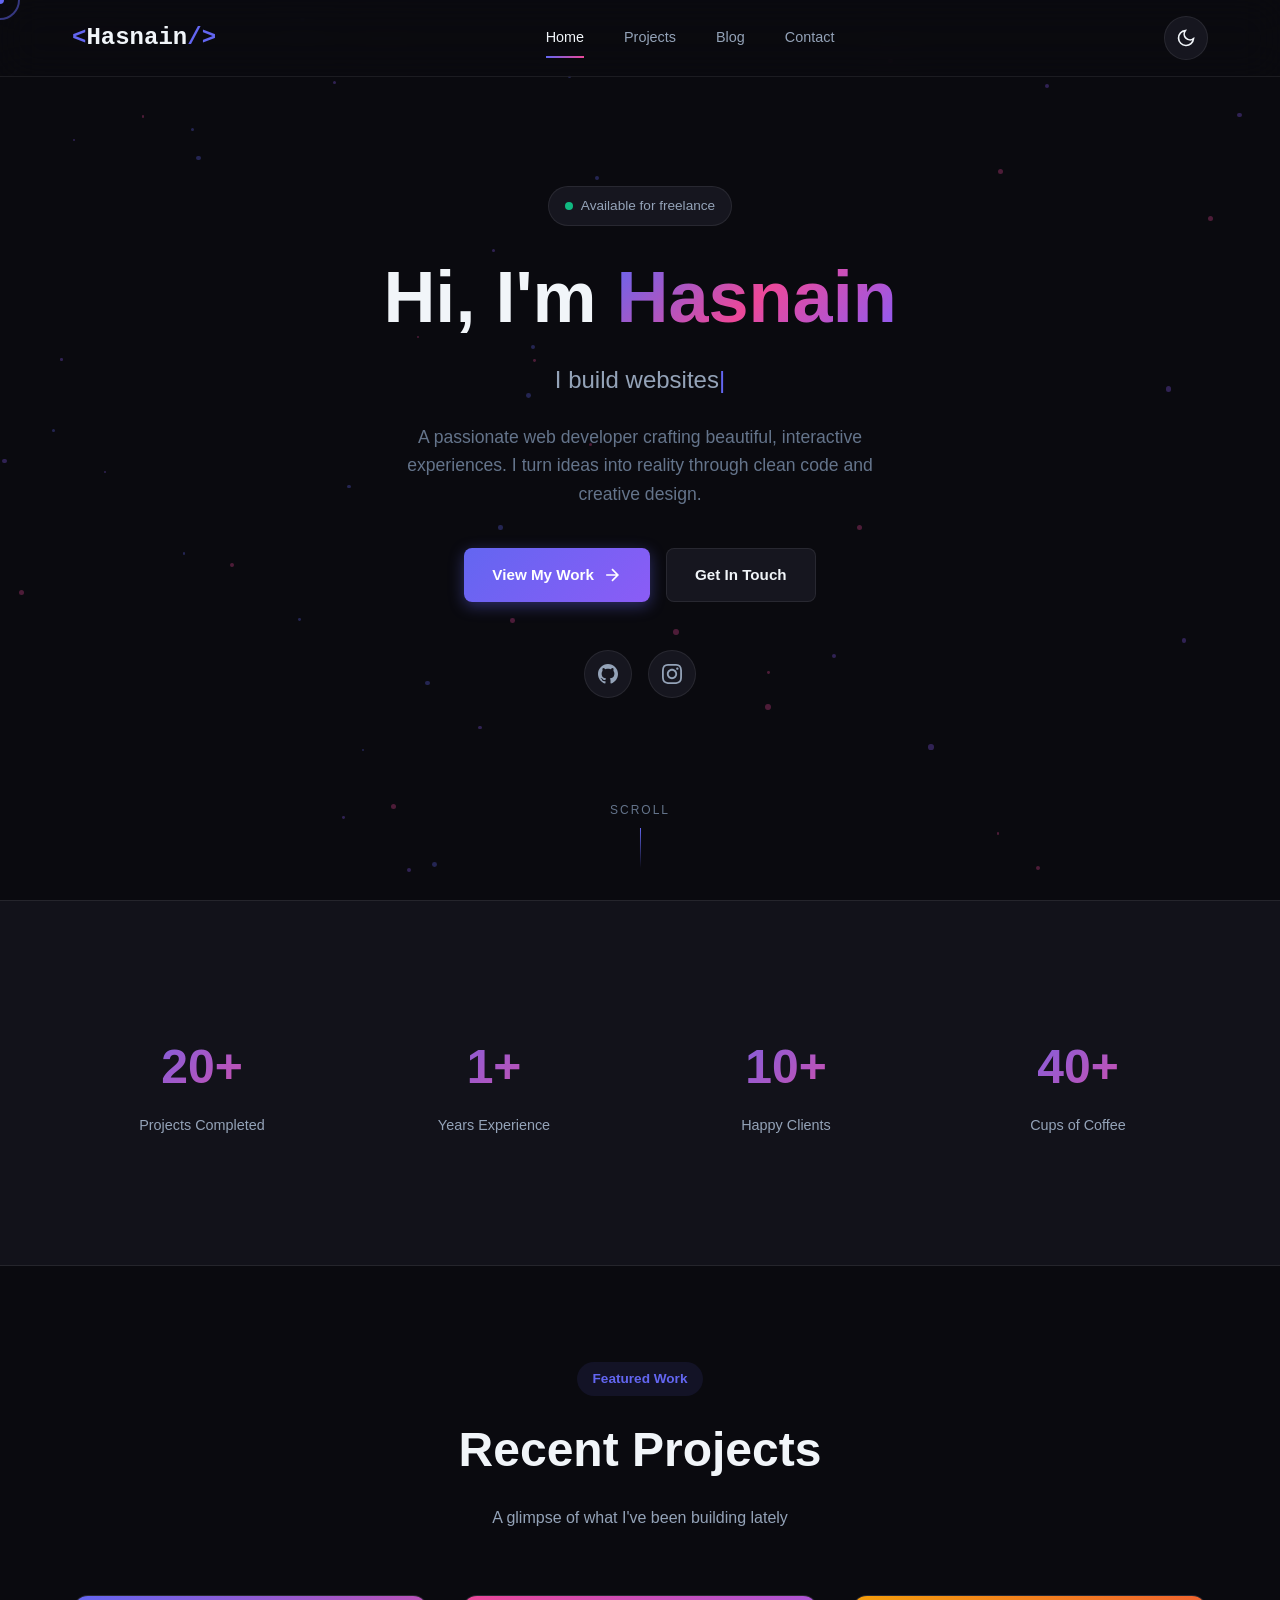
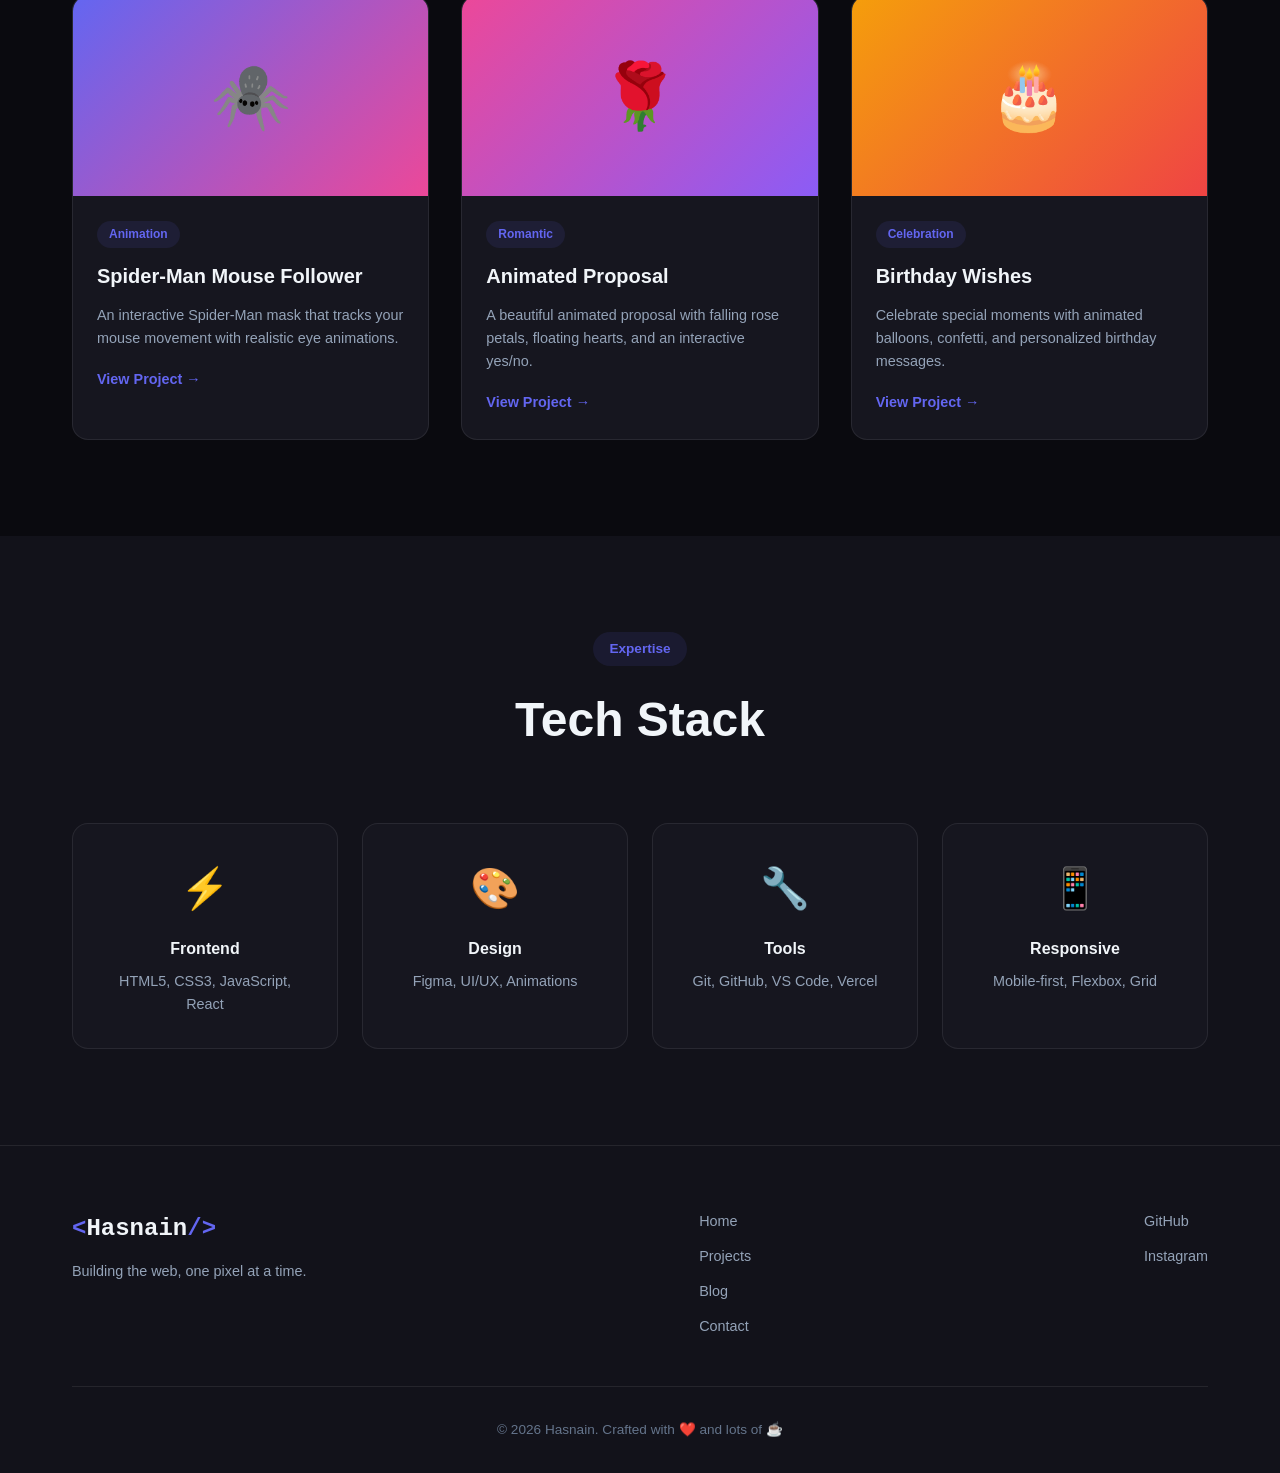
==== commit b7e64b26: "Update index.html" ====
--- a/index.html
+++ b/index.html
@@ -3,27 +3,35 @@
 <head>
     <meta charset="UTF-8">
     <meta name="viewport" content="width=device-width, initial-scale=1.0">
-    <title>Projects — Hasnain</title>
+    <title>Hasnain — Developer & Creator</title>
     <link rel="stylesheet" href="css/style.css">
+    <link rel="preconnect" href="https://fonts.googleapis.com">
     <link href="https://fonts.googleapis.com/css2?family=Inter:wght@300;400;500;600;700;800&family=Space+Grotesk:wght@400;500;600;700&display=swap" rel="stylesheet">
-<base target="_blank">
 </head>
 <body>
-    <div class="preloader"><div class="preloader-spinner"></div></div>
+    <!-- Preloader -->
+    <div class="preloader">
+        <div class="preloader-spinner"></div>
+    </div>
+
+    <!-- Custom Cursor -->
     <div class="cursor-dot"></div>
     <div class="cursor-outline"></div>
 
+    <!-- Navigation -->
     <nav class="navbar">
         <div class="nav-container">
             <a href="index.html" class="logo">
                 <span class="logo-bracket">&lt;</span>Hasnain<span class="logo-bracket">/&gt;</span>
             </a>
+            
             <div class="nav-links">
-                <a href="index.html" class="nav-link">Home</a>
-                <a href="projects.html" class="nav-link active">Projects</a>
+                <a href="index.html" class="nav-link active">Home</a>
+                <a href="projects.html" class="nav-link">Projects</a>
                 <a href="blog.html" class="nav-link">Blog</a>
                 <a href="contact.html" class="nav-link">Contact</a>
             </div>
+
             <div class="nav-actions">
                 <button class="theme-toggle" id="themeToggle" aria-label="Toggle theme">
                     <svg class="sun-icon" viewBox="0 0 24 24" fill="none" stroke="currentColor" stroke-width="2">
@@ -35,286 +43,173 @@
                     </svg>
                 </button>
                 <button class="mobile-menu-btn" id="mobileMenuBtn">
-                    <span></span><span></span><span></span>
+                    <span></span>
+                    <span></span>
+                    <span></span>
                 </button>
             </div>
         </div>
     </nav>
 
+    <!-- Mobile Menu -->
     <div class="mobile-menu" id="mobileMenu">
-        <a href="index.html" class="mobile-link">Home</a>
-        <a href="projects.html" class="mobile-link active">Projects</a>
+        <a href="index.html" class="mobile-link active">Home</a>
+        <a href="projects.html" class="mobile-link">Projects</a>
         <a href="blog.html" class="mobile-link">Blog</a>
         <a href="contact.html" class="mobile-link">Contact</a>
     </div>
 
-    <main class="page-header">
-        <div class="container">
-            <span class="page-tag">Portfolio</span>
-            <h1 class="page-title">My Projects</h1>
-            <p class="page-desc">A curated collection of my best work — from interactive animations to full web applications</p>
-        </div>
-    </main>
-
-    <!-- Filter Tabs -->
-    <section class="filter-section">
-        <div class="container">
-            <div class="filter-tabs">
-                <button class="filter-tab active" data-filter="all">All</button>
-                <button class="filter-tab" data-filter="animation">Animation</button>
-                <button class="filter-tab" data-filter="interactive">Interactive</button>
-                <button class="filter-tab" data-filter="webapp">Web App</button>
-            </div>
-        </div>
-    </section>
-
-    <!-- Projects Grid -->
-    <section class="projects-grid-section">
-        <div class="container">
-            <div class="projects-grid-v2">
-
-                <!-- Project 1: Spider-Man -->
-                <article class="project-card-v2" data-category="animation interactive">
-                    <div class="project-card-visual">
-                        <div class="project-preview" style="background: linear-gradient(135deg, #1a1a2e 0%, #16213e 50%, #0f3460 100%);">
-                            <div class="preview-spiderman">
-                                <div class="spidey-head">
-                                    <div class="spidey-eye left"></div>
-                                    <div class="spidey-eye right"></div>
-                                    <div class="spidey-web"></div>
-                                </div>
-                            </div>
-                            <div class="preview-overlay">
-                                <button class="preview-btn" onclick="openModal('spiderman')">
-                                    <svg width="20" height="20" viewBox="0 0 24 24" fill="none" stroke="currentColor" stroke-width="2">
-                                        <path d="M15 12a3 3 0 1 1-6 0 3 3 0 0 1 6 0z"/>
-                                        <path d="M2.458 12C3.732 7.943 7.523 5 12 5c4.478 0 8.268 2.943 9.542 7-1.274 4.057-5.064 7-9.542 7-4.477 0-8.268-2.943-9.542-7z"/>
-                                    </svg>
-                                    Live Preview
-                                </button>
-                            </div>
-                        </div>
-                    </div>
-                    <div class="project-card-body">
-                        <div class="project-card-meta">
-                            <span class="project-category">Animation</span>
-                            <span class="project-year">2026</span>
-                        </div>
-                        <h3 class="project-card-title">Spider-Man Mouse Follower</h3>
-                        <p class="project-card-desc">An interactive Spider-Man mask built entirely with HTML5 Canvas. Features realistic eye tracking, head tilt physics, and web pattern rendering — all drawn programmatically with zero images.</p>
-                        <div class="project-card-tech">
-                            <span>HTML5 Canvas</span>
-                            <span>JavaScript</span>
-                            <span>Animation</span>
-                        </div>
-                        <div class="project-card-actions">
-                            <a href="#" class="project-link" onclick="openModal('spiderman'); return false;">
-                                <svg width="16" height="16" viewBox="0 0 24 24" fill="none" stroke="currentColor" stroke-width="2">
-                                    <path d="M15 12a3 3 0 1 1-6 0 3 3 0 0 1 6 0z"/>
-                                    <path d="M2.458 12C3.732 7.943 7.523 5 12 5c4.478 0 8.268 2.943 9.542 7-1.274 4.057-5.064 7-9.542 7-4.477 0-8.268-2.943-9.542-7z"/>
-                                </svg>
-                                Live Demo
-                            </a>
-                            <a href="https://github.com/technicalhasnain723" target="_blank" class="project-link secondary">
-                                <svg width="16" height="16" viewBox="0 0 24 24" fill="currentColor">
-                                    <path d="M12 0c-6.626 0-12 5.373-12 12 0 5.302 3.438 9.8 8.207 11.387.599.111.793-.261.793-.577v-2.234c-3.338.726-4.033-1.416-4.033-1.416-.546-1.387-1.333-1.756-1.333-1.756-1.089-.745.083-.729.083-.729 1.205.084 1.839 1.237 1.839 1.237 1.07 1.834 2.807 1.304 3.492.997.107-.775.418-1.305.762-1.604-2.665-.305-5.467-1.334-5.467-5.931 0-1.311.469-2.381 1.236-3.221-.124-.303-.535-1.524.117-3.176 0 0 1.008-.322 3.301 1.23.957-.266 1.983-.399 3.003-.404 1.02.005 2.047.138 3.006.404 2.291-1.552 3.297-1.23 3.297-1.23.653 1.653.242 2.874.118 3.176.77.84 1.235 1.911 1.235 3.221 0 4.609-2.807 5.624-5.479 5.921.43.372.823 1.102.823 2.222v3.293c0 .319.192.694.801.576 4.765-1.589 8.199-6.086 8.199-11.386 0-6.627-5.373-12-12-12z"/>
-                                </svg>
-                                Source Code
-                            </a>
-                        </div>
-                    </div>
-                </article>
-
-                <!-- Project 2: Animated Proposal -->
-                <article class="project-card-v2" data-category="interactive animation">
-                    <div class="project-card-visual">
-                        <div class="project-preview" style="background: linear-gradient(135deg, #2d1b4e 0%, #1a0a2e 50%, #4a1c40 100%);">
-                            <div class="preview-proposal">
-                                <div class="preview-rose">🌹</div>
-                                <div class="preview-hearts">
-                                    <span>❤️</span><span>💖</span><span>💕</span>
-                                </div>
-                            </div>
-                            <div class="preview-overlay">
-                                <button class="preview-btn" onclick="openModal('proposal')">
-                                    <svg width="20" height="20" viewBox="0 0 24 24" fill="none" stroke="currentColor" stroke-width="2">
-                                        <path d="M15 12a3 3 0 1 1-6 0 3 3 0 0 1 6 0z"/>
-                                        <path d="M2.458 12C3.732 7.943 7.523 5 12 5c4.478 0 8.268 2.943 9.542 7-1.274 4.057-5.064 7-9.542 7-4.477 0-8.268-2.943-9.542-7z"/>
-                                    </svg>
-                                    Live Preview
-                                </button>
-                            </div>
-                        </div>
-                    </div>
-                    <div class="project-card-body">
-                        <div class="project-card-meta">
-                            <span class="project-category">Interactive</span>
-                            <span class="project-year">2026</span>
-                        </div>
-                        <h3 class="project-card-title">Animated Proposal</h3>
-                        <p class="project-card-desc">A romantic web experience with falling rose petals, floating hearts, and a typewriter proposal message. The "No" button playfully runs away on hover. Built with pure CSS animations and JavaScript.</p>
-                        <div class="project-card-tech">
-                            <span>CSS Animation</span>
-                            <span>JavaScript</span>
-                            <span>Interactive</span>
-                        </div>
-                        <div class="project-card-actions">
-                            <a href="#" class="project-link" onclick="openModal('proposal'); return false;">
-                                <svg width="16" height="16" viewBox="0 0 24 24" fill="none" stroke="currentColor" stroke-width="2">
-                                    <path d="M15 12a3 3 0 1 1-6 0 3 3 0 0 1 6 0z"/>
-                                    <path d="M2.458 12C3.732 7.943 7.523 5 12 5c4.478 0 8.268 2.943 9.542 7-1.274 4.057-5.064 7-9.542 7-4.477 0-8.268-2.943-9.542-7z"/>
-                                </svg>
-                                Live Demo
-                            </a>
-                            <a href="https://github.com/technicalhasnain723" target="_blank" class="project-link secondary">
-                                <svg width="16" height="16" viewBox="0 0 24 24" fill="currentColor">
-                                    <path d="M12 0c-6.626 0-12 5.373-12 12 0 5.302 3.438 9.8 8.207 11.387.599.111.793-.261.793-.577v-2.234c-3.338.726-4.033-1.416-4.033-1.416-.546-1.387-1.333-1.756-1.333-1.756-1.089-.745.083-.729.083-.729 1.205.084 1.839 1.237 1.839 1.237 1.07 1.834 2.807 1.304 3.492.997.107-.775.418-1.305.762-1.604-2.665-.305-5.467-1.334-5.467-5.931 0-1.311.469-2.381 1.236-3.221-.124-.303-.535-1.524.117-3.176 0 0 1.008-.322 3.301 1.23.957-.266 1.983-.399 3.003-.404 1.02.005 2.047.138 3.006.404 2.291-1.552 3.297-1.23 3.297-1.23.653 1.653.242 2.874.118 3.176.77.84 1.235 1.911 1.235 3.221 0 4.609-2.807 5.624-5.479 5.921.43.372.823 1.102.823 2.222v3.293c0 .319.192.694.801.576 4.765-1.589 8.199-6.086 8.199-11.386 0-6.627-5.373-12-12-12z"/>
-                                </svg>
-                                Source Code
-                            </a>
-                        </div>
-                    </div>
-                </article>
-
-                <!-- Project 3: Birthday Wishes -->
-                <article class="project-card-v2" data-category="interactive animation">
-                    <div class="project-card-visual">
-                        <div class="project-preview" style="background: linear-gradient(135deg, #1e1b4b 0%, #312e81 50%, #4338ca 100%);">
-                            <div class="preview-birthday">
-                                <div class="preview-cake">
-                                    <span>🎂</span>
-                                    <div class="preview-flame">🔥</div>
-                                </div>
-                                <div class="preview-confetti">
-                                    <span style="--d:0s">🎉</span>
-                                    <span style="--d:0.3s">🎊</span>
-                                    <span style="--d:0.6s">✨</span>
-                                </div>
-                            </div>
-                            <div class="preview-overlay">
-                                <button class="preview-btn" onclick="openModal('birthday')">
-                                    <svg width="20" height="20" viewBox="0 0 24 24" fill="none" stroke="currentColor" stroke-width="2">
-                                        <path d="M15 12a3 3 0 1 1-6 0 3 3 0 0 1 6 0z"/>
-                                        <path d="M2.458 12C3.732 7.943 7.523 5 12 5c4.478 0 8.268 2.943 9.542 7-1.274 4.057-5.064 7-9.542 7-4.477 0-8.268-2.943-9.542-7z"/>
-                                    </svg>
-                                    Live Preview
-                                </button>
-                            </div>
-                        </div>
-                    </div>
-                    <div class="project-card-body">
-                        <div class="project-card-meta">
-                            <span class="project-category">Interactive</span>
-                            <span class="project-year">2026</span>
-                        </div>
-                        <h3 class="project-card-title">Birthday Wishes</h3>
-                        <p class="project-card-desc">An animated birthday celebration featuring floating balloons, confetti explosions, a flickering candle, and personalized messages. Customize the name and make someone's day special with pure code.</p>
-                        <div class="project-card-tech">
-                            <span>Canvas API</span>
-                            <span>CSS Animation</span>
-                            <span>JavaScript</span>
-                        </div>
-                        <div class="project-card-actions">
-                            <a href="#" class="project-link" onclick="openModal('birthday'); return false;">
-                                <svg width="16" height="16" viewBox="0 0 24 24" fill="none" stroke="currentColor" stroke-width="2">
-                                    <path d="M15 12a3 3 0 1 1-6 0 3 3 0 0 1 6 0z"/>
-                                    <path d="M2.458 12C3.732 7.943 7.523 5 12 5c4.478 0 8.268 2.943 9.542 7-1.274 4.057-5.064 7-9.542 7-4.477 0-8.268-2.943-9.542-7z"/>
-                                </svg>
-                                Live Demo
-                            </a>
-                            <a href="https://github.com/technicalhasnain723" target="_blank" class="project-link secondary">
-                                <svg width="16" height="16" viewBox="0 0 24 24" fill="currentColor">
-                                    <path d="M12 0c-6.626 0-12 5.373-12 12 0 5.302 3.438 9.8 8.207 11.387.599.111.793-.261.793-.577v-2.234c-3.338.726-4.033-1.416-4.033-1.416-.546-1.387-1.333-1.756-1.333-1.756-1.089-.745.083-.729.083-.729 1.205.084 1.839 1.237 1.839 1.237 1.07 1.834 2.807 1.304 3.492.997.107-.775.418-1.305.762-1.604-2.665-.305-5.467-1.334-5.467-5.931 0-1.311.469-2.381 1.236-3.221-.124-.303-.535-1.524.117-3.176 0 0 1.008-.322 3.301 1.23.957-.266 1.983-.399 3.003-.404 1.02.005 2.047.138 3.006.404 2.291-1.552 3.297-1.23 3.297-1.23.653 1.653.242 2.874.118 3.176.77.84 1.235 1.911 1.235 3.221 0 4.609-2.807 5.624-5.479 5.921.43.372.823 1.102.823 2.222v3.293c0 .319.192.694.801.576 4.765-1.589 8.199-6.086 8.199-11.386 0-6.627-5.373-12-12-12z"/>
-                                </svg>
-                                Source Code
-                            </a>
-                        </div>
-                    </div>
-                </article>
-
-                <!-- Project 4: Placeholder for user's future project -->
-                <article class="project-card-v2" data-category="webapp">
-                    <div class="project-card-visual">
-                        <div class="project-preview" style="background: linear-gradient(135deg, #0f172a 0%, #1e293b 50%, #334155 100%);">
-                            <div class="preview-placeholder">
-                                <svg width="48" height="48" viewBox="0 0 24 24" fill="none" stroke="currentColor" stroke-width="1.5">
-                                    <rect x="3" y="3" width="18" height="18" rx="2"/>
-                                    <path d="M3 9h18M9 21V9"/>
-                                </svg>
-                                <span>Your Project</span>
-                            </div>
-                            <div class="preview-overlay">
-                                <button class="preview-btn" style="opacity:0.5;cursor:default;">
-                                    Coming Soon
-                                </button>
-                            </div>
-                        </div>
-                    </div>
-                    <div class="project-card-body">
-                        <div class="project-card-meta">
-                            <span class="project-category">Web App</span>
-                            <span class="project-year">2026</span>
-                        </div>
-                        <h3 class="project-card-title">Project Title</h3>
-                        <p class="project-card-desc">Add your own project description here. This is a placeholder card — replace it with your real project details, image, and links.</p>
-                        <div class="project-card-tech">
-                            <span>React</span>
-                            <span>Node.js</span>
-                            <span>MongoDB</span>
-                        </div>
-                        <div class="project-card-actions">
-                            <span class="project-link disabled">
-                                <svg width="16" height="16" viewBox="0 0 24 24" fill="none" stroke="currentColor" stroke-width="2">
-                                    <path d="M15 12a3 3 0 1 1-6 0 3 3 0 0 1 6 0z"/>
-                                    <path d="M2.458 12C3.732 7.943 7.523 5 12 5c4.478 0 8.268 2.943 9.542 7-1.274 4.057-5.064 7-9.542 7-4.477 0-8.268-2.943-9.542-7z"/>
-                                </svg>
-                                Live Demo
-                            </span>
-                            <span class="project-link secondary disabled">
-                                <svg width="16" height="16" viewBox="0 0 24 24" fill="currentColor">
-                                    <path d="M12 0c-6.626 0-12 5.373-12 12 0 5.302 3.438 9.8 8.207 11.387.599.111.793-.261.793-.577v-2.234c-3.338.726-4.033-1.416-4.033-1.416-.546-1.387-1.333-1.756-1.333-1.756-1.089-.745.083-.729.083-.729 1.205.084 1.839 1.237 1.839 1.237 1.07 1.834 2.807 1.304 3.492.997.107-.775.418-1.305.762-1.604-2.665-.305-5.467-1.334-5.467-5.931 0-1.311.469-2.381 1.236-3.221-.124-.303-.535-1.524.117-3.176 0 0 1.008-.322 3.301 1.23.957-.266 1.983-.399 3.003-.404 1.02.005 2.047.138 3.006.404 2.291-1.552 3.297-1.23 3.297-1.23.653 1.653.242 2.874.118 3.176.77.84 1.235 1.911 1.235 3.221 0 4.609-2.807 5.624-5.479 5.921.43.372.823 1.102.823 2.222v3.293c0 .319.192.694.801.576 4.765-1.589 8.199-6.086 8.199-11.386 0-6.627-5.373-12-12-12z"/>
-                                </svg>
-                                Source Code
-                            </span>
-                        </div>
-                    </div>
-                </article>
-
-            </div>
-        </div>
-    </section>
-
-    <!-- Project Modal -->
-    <div class="project-modal" id="projectModal">
-        <div class="modal-backdrop" onclick="closeModal()"></div>
-        <div class="modal-content">
-            <button class="modal-close" onclick="closeModal()">
-                <svg width="24" height="24" viewBox="0 0 24 24" fill="none" stroke="currentColor" stroke-width="2">
-                    <path d="M18 6L6 18M6 6l12 12"/>
-                </svg>
-            </button>
-            <div class="modal-body" id="modalBody">
-                <!-- Dynamic content -->
-            </div>
-        </div>
-    </div>
-
-    <!-- CTA Section -->
-    <section class="cta-section">
-        <div class="container">
-            <div class="cta-box">
-                <h2>Have a project idea?</h2>
-                <p>I'm always open to discussing new projects, creative ideas or opportunities to be part of your vision.</p>
-                <a href="contact.html" class="btn btn-primary">
-                    Let's Talk
+    <!-- Hero Section -->
+    <section class="hero">
+        <div class="hero-particles" id="particles"></div>
+        <div class="hero-content">
+            <div class="hero-badge">
+                <span class="badge-dot"></span>
+                Available for freelance
+            </div>
+            <h1 class="hero-title">
+                Hi, I'm <span class="gradient-text">Hasnain</span>
+            </h1>
+            <p class="hero-subtitle">
+                I build <span class="typing-text" id="typingText"></span><span class="typing-cursor">|</span>
+            </p>
+            <p class="hero-desc">
+                A passionate web developer crafting beautiful, interactive experiences. 
+                I turn ideas into reality through clean code and creative design.
+            </p>
+            <div class="hero-buttons">
+                <a href="projects.html" class="btn btn-primary">
+                    View My Work
                     <svg width="20" height="20" viewBox="0 0 24 24" fill="none" stroke="currentColor" stroke-width="2">
                         <path d="M5 12h14m-7-7l7 7-7 7"/>
                     </svg>
                 </a>
-            </div>
-        </div>
-    </section>
-
+                <a href="contact.html" class="btn btn-secondary">Get In Touch</a>
+            </div>
+            <div class="hero-socials">
+                <a href="https://github.com/technicalhasnain723" target="_blank" class="social-link" aria-label="GitHub">
+                    <svg viewBox="0 0 24 24" fill="currentColor">
+                        <path d="M12 0c-6.626 0-12 5.373-12 12 0 5.302 3.438 9.8 8.207 11.387.599.111.793-.261.793-.577v-2.234c-3.338.726-4.033-1.416-4.033-1.416-.546-1.387-1.333-1.756-1.333-1.756-1.089-.745.083-.729.083-.729 1.205.084 1.839 1.237 1.839 1.237 1.07 1.834 2.807 1.304 3.492.997.107-.775.418-1.305.762-1.604-2.665-.305-5.467-1.334-5.467-5.931 0-1.311.469-2.381 1.236-3.221-.124-.303-.535-1.524.117-3.176 0 0 1.008-.322 3.301 1.23.957-.266 1.983-.399 3.003-.404 1.02.005 2.047.138 3.006.404 2.291-1.552 3.297-1.23 3.297-1.23.653 1.653.242 2.874.118 3.176.77.84 1.235 1.911 1.235 3.221 0 4.609-2.807 5.624-5.479 5.921.43.372.823 1.102.823 2.222v3.293c0 .319.192.694.801.576 4.765-1.589 8.199-6.086 8.199-11.386 0-6.627-5.373-12-12-12z"/>
+                    </svg>
+                </a>
+                <a href="https://instagram.com/technical_.hasnain" target="_blank" class="social-link" aria-label="Instagram">
+                    <svg viewBox="0 0 24 24" fill="currentColor">
+                        <path d="M12 2.163c3.204 0 3.584.012 4.85.07 3.252.148 4.771 1.691 4.919 4.919.058 1.265.069 1.645.069 4.849 0 3.205-.012 3.584-.069 4.849-.149 3.225-1.664 4.771-4.919 4.919-1.266.058-1.644.07-4.85.07-3.204 0-3.584-.012-4.849-.07-3.26-.149-4.771-1.699-4.919-4.92-.058-1.265-.07-1.644-.07-4.849 0-3.204.013-3.583.07-4.849.149-3.227 1.664-4.771 4.919-4.919 1.266-.057 1.645-.069 4.849-.069zm0-2.163c-3.259 0-3.667.014-4.947.072-4.358.2-6.78 2.618-6.98 6.98-.059 1.281-.073 1.689-.073 4.948 0 3.259.014 3.668.072 4.948.2 4.358 2.618 6.78 6.98 6.98 1.281.058 1.689.072 4.948.072 3.259 0 3.668-.014 4.948-.072 4.354-.2 6.782-2.618 6.979-6.98.059-1.28.073-1.689.073-4.948 0-3.259-.014-3.667-.072-4.947-.196-4.354-2.617-6.78-6.979-6.98-1.281-.059-1.69-.073-4.949-.073zm0 5.838c-3.403 0-6.162 2.759-6.162 6.162s2.759 6.163 6.162 6.163 6.162-2.759 6.162-6.163c0-3.403-2.759-6.162-6.162-6.162zm0 10.162c-2.209 0-4-1.79-4-4 0-2.209 1.791-4 4-4s4 1.791 4 4c0 2.21-1.791 4-4 4zm6.406-11.845c-.796 0-1.441.645-1.441 1.44s.645 1.44 1.441 1.44c.795 0 1.439-.645 1.439-1.44s-.644-1.44-1.439-1.44z"/>
+                    </svg>
+                </a>
+            </div>
+        </div>
+        <div class="hero-scroll">
+            <div class="scroll-indicator">
+                <span>Scroll</span>
+                <div class="scroll-line"></div>
+            </div>
+        </div>
+    </section>
+
+    <!-- Stats Section -->
+    <section class="stats-section">
+        <div class="container">
+            <div class="stats-grid">
+                <div class="stat-card">
+                    <div class="stat-number" data-count="50">0</div>
+                    <div class="stat-label">Projects Completed</div>
+                </div>
+                <div class="stat-card">
+                    <div class="stat-number" data-count="3">0</div>
+                    <div class="stat-label">Years Experience</div>
+                </div>
+                <div class="stat-card">
+                    <div class="stat-number" data-count="25">0</div>
+                    <div class="stat-label">Happy Clients</div>
+                </div>
+                <div class="stat-card">
+                    <div class="stat-number" data-count="100">0</div>
+                    <div class="stat-label">Cups of Coffee</div>
+                </div>
+            </div>
+        </div>
+    </section>
+
+    <!-- Featured Projects Preview -->
+    <section class="featured-section">
+        <div class="container">
+            <div class="section-header">
+                <span class="section-tag">Featured Work</span>
+                <h2 class="section-title">Recent Projects</h2>
+                <p class="section-desc">A glimpse of what I've been building lately</p>
+            </div>
+            <div class="featured-grid">
+                <div class="featured-card">
+                    <div class="featured-image">
+                        <div class="featured-icon">🕷️</div>
+                    </div>
+                    <div class="featured-content">
+                        <span class="featured-tag">Animation</span>
+                        <h3>Spider-Man Mouse Follower</h3>
+                        <p>An interactive Spider-Man mask that tracks your mouse movement with realistic eye animations.</p>
+                        <a href="projects.html" class="featured-link">View Project →</a>
+                    </div>
+                </div>
+                <div class="featured-card">
+                    <div class="featured-image" style="background: linear-gradient(135deg, #ec4899 0%, #8b5cf6 100%);">
+                        <div class="featured-icon">🌹</div>
+                    </div>
+                    <div class="featured-content">
+                        <span class="featured-tag">Romantic</span>
+                        <h3>Animated Proposal</h3>
+                        <p>A beautiful animated proposal with falling rose petals, floating hearts, and an interactive yes/no.</p>
+                        <a href="projects.html" class="featured-link">View Project →</a>
+                    </div>
+                </div>
+                <div class="featured-card">
+                    <div class="featured-image" style="background: linear-gradient(135deg, #f59e0b 0%, #ef4444 100%);">
+                        <div class="featured-icon">🎂</div>
+                    </div>
+                    <div class="featured-content">
+                        <span class="featured-tag">Celebration</span>
+                        <h3>Birthday Wishes</h3>
+                        <p>Celebrate special moments with animated balloons, confetti, and personalized birthday messages.</p>
+                        <a href="projects.html" class="featured-link">View Project →</a>
+                    </div>
+                </div>
+            </div>
+        </div>
+    </section>
+
+    <!-- Skills Section -->
+    <section class="skills-section">
+        <div class="container">
+            <div class="section-header">
+                <span class="section-tag">Expertise</span>
+                <h2 class="section-title">Tech Stack</h2>
+            </div>
+            <div class="skills-grid">
+                <div class="skill-card">
+                    <div class="skill-icon">⚡</div>
+                    <h4>Frontend</h4>
+                    <p>HTML5, CSS3, JavaScript, React</p>
+                </div>
+                <div class="skill-card">
+                    <div class="skill-icon">🎨</div>
+                    <h4>Design</h4>
+                    <p>Figma, UI/UX, Animations</p>
+                </div>
+                <div class="skill-card">
+                    <div class="skill-icon">🔧</div>
+                    <h4>Tools</h4>
+                    <p>Git, GitHub, VS Code, Vercel</p>
+                </div>
+                <div class="skill-card">
+                    <div class="skill-icon">📱</div>
+                    <h4>Responsive</h4>
+                    <p>Mobile-first, Flexbox, Grid</p>
+                </div>
+            </div>
+        </div>
+    </section>
+
+    <!-- Footer -->
     <footer class="footer">
         <div class="container">
             <div class="footer-content">
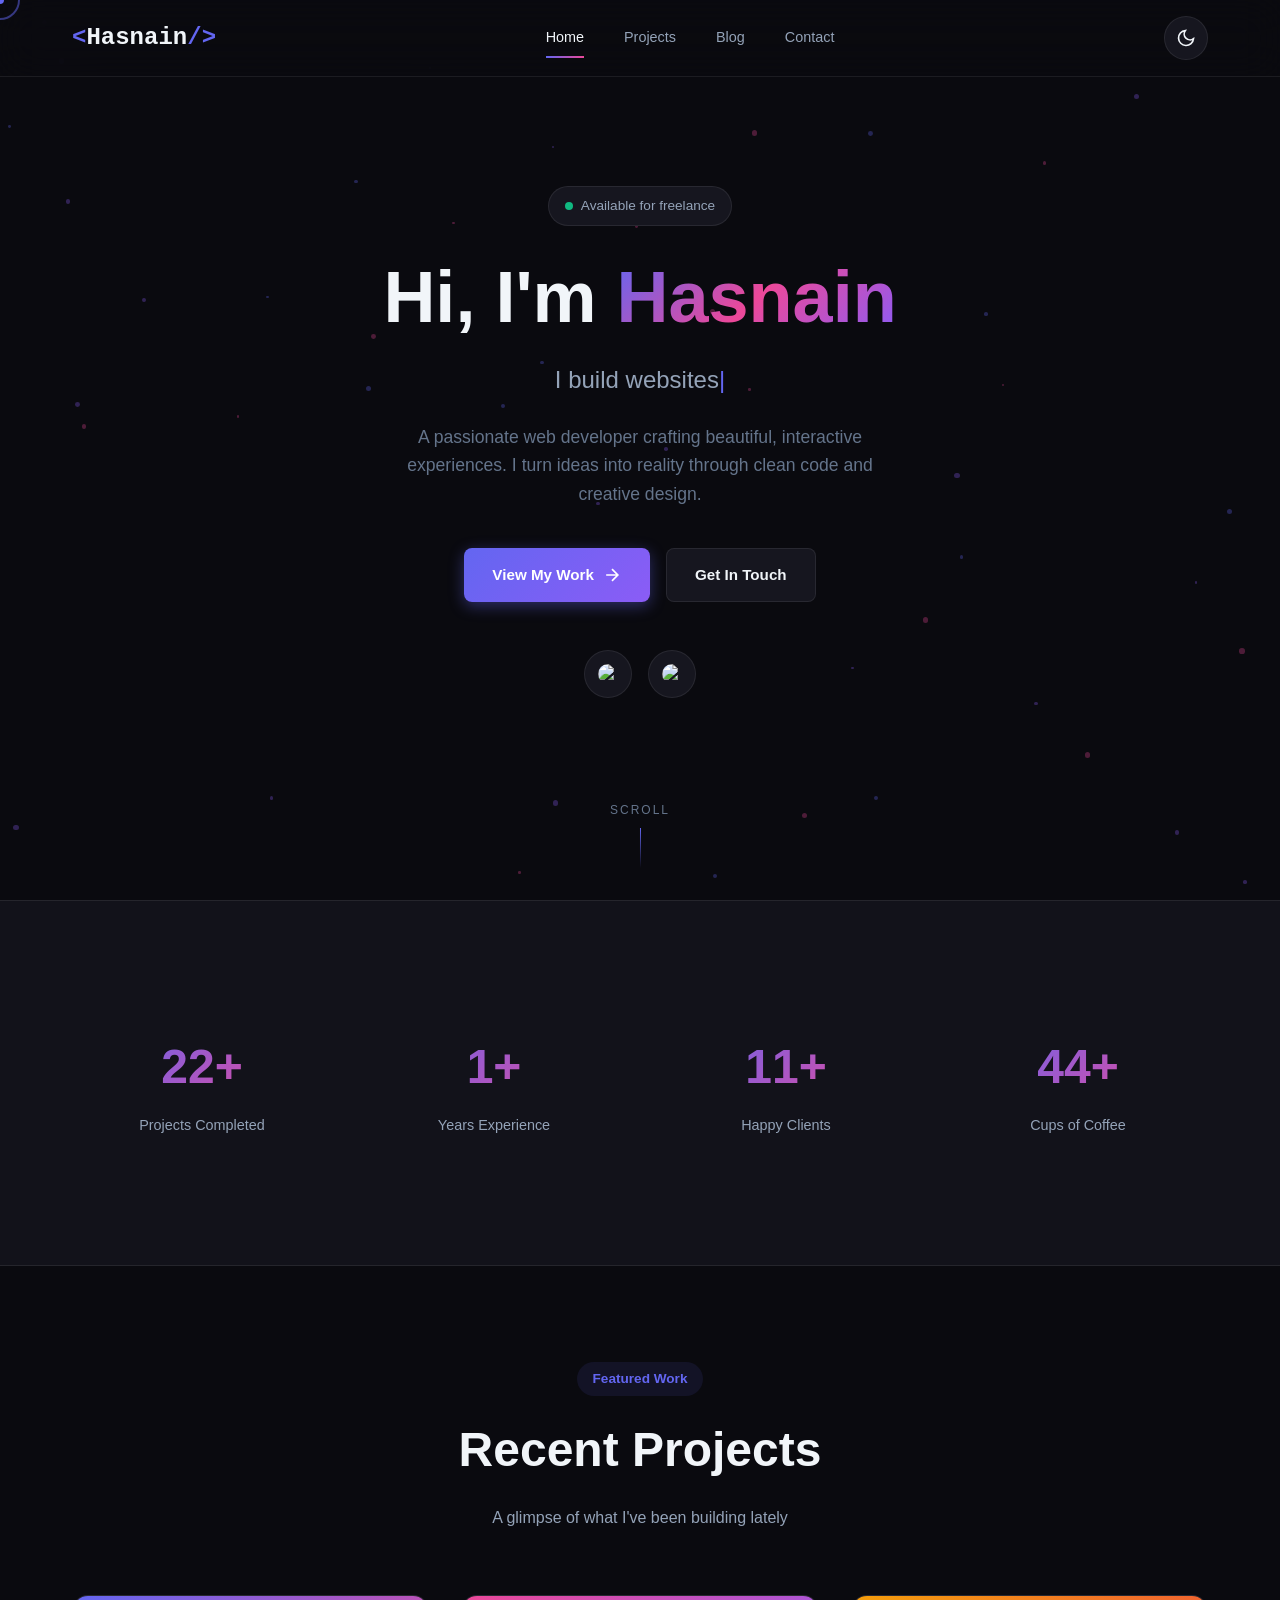
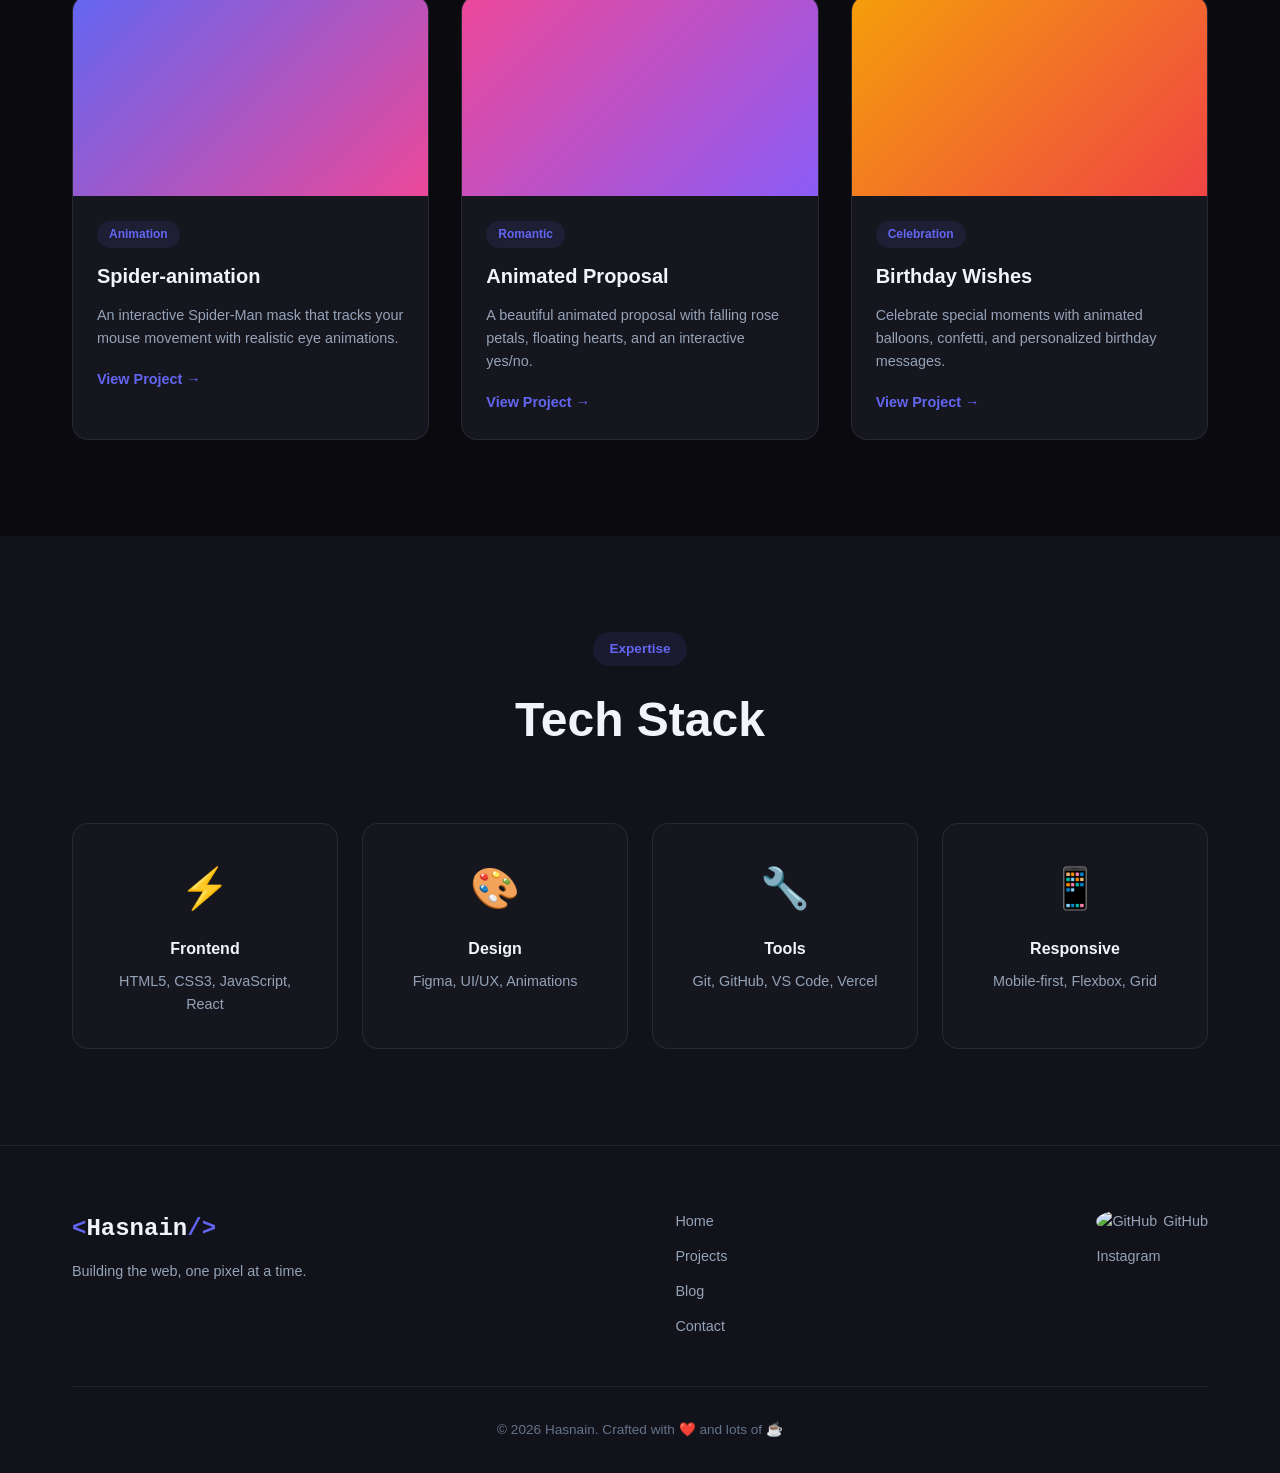
==== commit bc23b595: "Create index.html" ====
--- a/index.html
+++ b/index.html
@@ -7,6 +7,8 @@
     <link rel="stylesheet" href="css/style.css">
     <link rel="preconnect" href="https://fonts.googleapis.com">
     <link href="https://fonts.googleapis.com/css2?family=Inter:wght@300;400;500;600;700;800&family=Space+Grotesk:wght@400;500;600;700&display=swap" rel="stylesheet">
+<base target="_blank">
+<base target="_blank">
 </head>
 <body>
     <!-- Preloader -->
@@ -24,7 +26,7 @@
             <a href="index.html" class="logo">
                 <span class="logo-bracket">&lt;</span>Hasnain<span class="logo-bracket">/&gt;</span>
             </a>
-            
+
             <div class="nav-links">
                 <a href="index.html" class="nav-link active">Home</a>
                 <a href="projects.html" class="nav-link">Projects</a>
@@ -88,14 +90,10 @@
             </div>
             <div class="hero-socials">
                 <a href="https://github.com/technicalhasnain723" target="_blank" class="social-link" aria-label="GitHub">
-                    <svg viewBox="0 0 24 24" fill="currentColor">
-                        <path d="M12 0c-6.626 0-12 5.373-12 12 0 5.302 3.438 9.8 8.207 11.387.599.111.793-.261.793-.577v-2.234c-3.338.726-4.033-1.416-4.033-1.416-.546-1.387-1.333-1.756-1.333-1.756-1.089-.745.083-.729.083-.729 1.205.084 1.839 1.237 1.839 1.237 1.07 1.834 2.807 1.304 3.492.997.107-.775.418-1.305.762-1.604-2.665-.305-5.467-1.334-5.467-5.931 0-1.311.469-2.381 1.236-3.221-.124-.303-.535-1.524.117-3.176 0 0 1.008-.322 3.301 1.23.957-.266 1.983-.399 3.003-.404 1.02.005 2.047.138 3.006.404 2.291-1.552 3.297-1.23 3.297-1.23.653 1.653.242 2.874.118 3.176.77.84 1.235 1.911 1.235 3.221 0 4.609-2.807 5.624-5.479 5.921.43.372.823 1.102.823 2.222v3.293c0 .319.192.694.801.576 4.765-1.589 8.199-6.086 8.199-11.386 0-6.627-5.373-12-12-12z"/>
-                    </svg>
+                    <img src="web img/images.png" alt="GitHub" style="width:20px;height:20px;border-radius:50%;object-fit:cover;">
                 </a>
                 <a href="https://instagram.com/technical_.hasnain" target="_blank" class="social-link" aria-label="Instagram">
-                    <svg viewBox="0 0 24 24" fill="currentColor">
-                        <path d="M12 2.163c3.204 0 3.584.012 4.85.07 3.252.148 4.771 1.691 4.919 4.919.058 1.265.069 1.645.069 4.849 0 3.205-.012 3.584-.069 4.849-.149 3.225-1.664 4.771-4.919 4.919-1.266.058-1.644.07-4.85.07-3.204 0-3.584-.012-4.849-.07-3.26-.149-4.771-1.699-4.919-4.92-.058-1.265-.07-1.644-.07-4.849 0-3.204.013-3.583.07-4.849.149-3.227 1.664-4.771 4.919-4.919 1.266-.057 1.645-.069 4.849-.069zm0-2.163c-3.259 0-3.667.014-4.947.072-4.358.2-6.78 2.618-6.98 6.98-.059 1.281-.073 1.689-.073 4.948 0 3.259.014 3.668.072 4.948.2 4.358 2.618 6.78 6.98 6.98 1.281.058 1.689.072 4.948.072 3.259 0 3.668-.014 4.948-.072 4.354-.2 6.782-2.618 6.979-6.98.059-1.28.073-1.689.073-4.948 0-3.259-.014-3.667-.072-4.947-.196-4.354-2.617-6.78-6.979-6.98-1.281-.059-1.69-.073-4.949-.073zm0 5.838c-3.403 0-6.162 2.759-6.162 6.162s2.759 6.163 6.162 6.163 6.162-2.759 6.162-6.163c0-3.403-2.759-6.162-6.162-6.162zm0 10.162c-2.209 0-4-1.79-4-4 0-2.209 1.791-4 4-4s4 1.791 4 4c0 2.21-1.791 4-4 4zm6.406-11.845c-.796 0-1.441.645-1.441 1.44s.645 1.44 1.441 1.44c.795 0 1.439-.645 1.439-1.44s-.644-1.44-1.439-1.44z"/>
-                    </svg>
+                    <img src="web img/images.jpg" alt="Instagram" style="width:20px;height:20px;border-radius:50%;object-fit:cover;">
                 </a>
             </div>
         </div>
@@ -131,7 +129,7 @@
         </div>
     </section>
 
-    <!-- Featured Projects Preview -->
+    <!-- Featured Projects Preview (Dynamic) -->
     <section class="featured-section">
         <div class="container">
             <div class="section-header">
@@ -139,40 +137,9 @@
                 <h2 class="section-title">Recent Projects</h2>
                 <p class="section-desc">A glimpse of what I've been building lately</p>
             </div>
-            <div class="featured-grid">
-                <div class="featured-card">
-                    <div class="featured-image">
-                        <div class="featured-icon">🕷️</div>
-                    </div>
-                    <div class="featured-content">
-                        <span class="featured-tag">Animation</span>
-                        <h3>Spider-Man Mouse Follower</h3>
-                        <p>An interactive Spider-Man mask that tracks your mouse movement with realistic eye animations.</p>
-                        <a href="projects.html" class="featured-link">View Project →</a>
-                    </div>
-                </div>
-                <div class="featured-card">
-                    <div class="featured-image" style="background: linear-gradient(135deg, #ec4899 0%, #8b5cf6 100%);">
-                        <div class="featured-icon">🌹</div>
-                    </div>
-                    <div class="featured-content">
-                        <span class="featured-tag">Romantic</span>
-                        <h3>Animated Proposal</h3>
-                        <p>A beautiful animated proposal with falling rose petals, floating hearts, and an interactive yes/no.</p>
-                        <a href="projects.html" class="featured-link">View Project →</a>
-                    </div>
-                </div>
-                <div class="featured-card">
-                    <div class="featured-image" style="background: linear-gradient(135deg, #f59e0b 0%, #ef4444 100%);">
-                        <div class="featured-icon">🎂</div>
-                    </div>
-                    <div class="featured-content">
-                        <span class="featured-tag">Celebration</span>
-                        <h3>Birthday Wishes</h3>
-                        <p>Celebrate special moments with animated balloons, confetti, and personalized birthday messages.</p>
-                        <a href="projects.html" class="featured-link">View Project →</a>
-                    </div>
-                </div>
+            <!-- 🔥 Yahan JavaScript cards render karega -->
+            <div class="featured-grid" id="featuredGrid">
+                <!-- Cards auto-generate honge -->
             </div>
         </div>
     </section>
@@ -226,7 +193,7 @@
                     <a href="contact.html">Contact</a>
                 </div>
                 <div class="footer-socials">
-                    <a href="https://github.com/technicalhasnain723" target="_blank">GitHub</a>
+                    <a href="https://github.com/technicalhasnain723" target="_blank"><img src="web img/images.png" alt="GitHub" style="width:16px;height:16px;border-radius:50%;object-fit:cover;vertical-align:middle;margin-right:6px;">GitHub</a>
                     <a href="https://instagram.com/technical_.hasnain" target="_blank">Instagram</a>
                 </div>
             </div>
@@ -237,5 +204,74 @@
     </footer>
 
     <script src="js/main.js"></script>
+
+    <!-- 🔥 FEATURED PROJECTS ARRAY — SIRF YAHAN ADD KARO -->
+    <script>
+        // ============================================================
+        //  SIRF IS ARRAY MEIN PROJECT ADD KARO — BAaki SAB AUTOMATIC!
+        // ============================================================
+        const featuredProjects = [
+            {
+                title: "Spider-animation",
+                desc: "An interactive Spider-Man mask that tracks your mouse movement with realistic eye animations.",
+                image: "web img/spider_featured_image.png",
+                tag: "Animation",
+                link: "projects.html"
+            },
+            {
+                title: "Animated Proposal",
+                desc: "A beautiful animated proposal with falling rose petals, floating hearts, and an interactive yes/no.",
+                image: "web img/proposal_featured.png",
+                tag: "Romantic",
+                link: "projects.html",
+                bgGradient: "linear-gradient(135deg, #ec4899 0%, #8b5cf6 100%)"
+            },
+            {
+                title: "Birthday Wishes",
+                desc: "Celebrate special moments with animated balloons, confetti, and personalized birthday messages.",
+                image: "web img/birthday_featured.png",
+                tag: "Celebration",
+                link: "projects.html",
+                bgGradient: "linear-gradient(135deg, #f59e0b 0%, #ef4444 100%)"
+            }
+            // 👇 Naya project? Bas yahan add karo — comma lagake!
+        ];
+
+        // Render featured cards
+        const grid = document.getElementById('featuredGrid');
+
+        featuredProjects.forEach((project, index) => {
+            const card = document.createElement('div');
+            card.className = 'featured-card';
+            card.style.opacity = '0';
+            card.style.transform = 'translateY(30px)';
+
+            const imgStyle = project.bgGradient 
+                ? `style="background: ${project.bgGradient};"` 
+                : '';
+
+            card.innerHTML = `
+                <div class="featured-image" ${imgStyle}>
+                    <img src="${project.image}" alt="${project.title}" loading="lazy" onerror="this.style.display='none'">
+                    <div class="featured-overlay"></div>
+                </div>
+                <div class="featured-content">
+                    <span class="featured-tag">${project.tag}</span>
+                    <h3>${project.title}</h3>
+                    <p>${project.desc}</p>
+                    <a href="${project.link}" class="featured-link">View Project →</a>
+                </div>
+            `;
+
+            grid.appendChild(card);
+
+            // Staggered entrance animation
+            setTimeout(() => {
+                card.style.transition = 'opacity 0.6s ease, transform 0.6s ease';
+                card.style.opacity = '1';
+                card.style.transform = 'translateY(0)';
+            }, index * 150);
+        });
+    </script>
 </body>
 </html>
--- a/css/style.css
+++ b/css/style.css
@@ -1535,3 +1535,618 @@
         padding: 1.5rem;
     }
 }
+
+/* ============================================
+   PROJECTS PAGE V2 - PROFESSIONAL STYLES
+   ============================================ */
+
+/* Filter Section */
+.filter-section {
+    padding: 2rem 0 0;
+    background: var(--bg-secondary);
+    border-bottom: 1px solid var(--border);
+}
+
+.filter-tabs {
+    display: flex;
+    gap: 0.5rem;
+    flex-wrap: wrap;
+    justify-content: center;
+}
+
+.filter-tab {
+    padding: 0.6rem 1.5rem;
+    background: transparent;
+    border: 1px solid var(--border);
+    border-radius: 100px;
+    color: var(--text-secondary);
+    font-family: inherit;
+    font-size: 0.9rem;
+    font-weight: 500;
+    cursor: pointer;
+    transition: var(--transition);
+}
+
+.filter-tab:hover {
+    border-color: var(--primary);
+    color: var(--text);
+}
+
+.filter-tab.active {
+    background: linear-gradient(135deg, var(--primary), var(--accent-2));
+    color: white;
+    border-color: transparent;
+    box-shadow: 0 4px 15px rgba(99, 102, 241, 0.3);
+}
+
+/* Projects Grid V2 */
+.projects-grid-section {
+    padding: 4rem 0;
+    background: var(--bg);
+}
+
+.projects-grid-v2 {
+    display: grid;
+    grid-template-columns: repeat(2, 1fr);
+    gap: 2.5rem;
+}
+
+/* Project Card V2 */
+.project-card-v2 {
+    background: var(--bg-card);
+    border: 1px solid var(--border);
+    border-radius: var(--radius);
+    overflow: hidden;
+    transition: var(--transition);
+    display: flex;
+    flex-direction: column;
+}
+
+.project-card-v2:hover {
+    transform: translateY(-8px);
+    box-shadow: var(--shadow);
+    border-color: rgba(99, 102, 241, 0.2);
+}
+
+.project-card-v2.hidden {
+    display: none;
+}
+
+/* Project Visual / Preview */
+.project-card-visual {
+    position: relative;
+    overflow: hidden;
+}
+
+.project-preview {
+    aspect-ratio: 16 / 10;
+    display: flex;
+    align-items: center;
+    justify-content: center;
+    position: relative;
+    overflow: hidden;
+    transition: transform 0.5s ease;
+}
+
+.project-card-v2:hover .project-preview {
+    transform: scale(1.02);
+}
+
+/* Preview Overlay */
+.preview-overlay {
+    position: absolute;
+    inset: 0;
+    background: rgba(0, 0, 0, 0.6);
+    backdrop-filter: blur(4px);
+    display: flex;
+    align-items: center;
+    justify-content: center;
+    opacity: 0;
+    transition: opacity 0.4s ease;
+}
+
+.project-card-v2:hover .preview-overlay {
+    opacity: 1;
+}
+
+.preview-btn {
+    display: inline-flex;
+    align-items: center;
+    gap: 0.5rem;
+    padding: 0.75rem 1.5rem;
+    background: white;
+    color: #0f172a;
+    border: none;
+    border-radius: var(--radius-sm);
+    font-family: inherit;
+    font-size: 0.9rem;
+    font-weight: 600;
+    cursor: pointer;
+    transform: translateY(10px);
+    transition: all 0.3s ease;
+}
+
+.project-card-v2:hover .preview-btn {
+    transform: translateY(0);
+}
+
+.preview-btn:hover {
+    background: var(--primary);
+    color: white;
+    box-shadow: 0 8px 25px rgba(99, 102, 241, 0.4);
+}
+
+/* Spider-Man Preview Animation */
+.preview-spiderman {
+    position: relative;
+    width: 120px;
+    height: 140px;
+}
+
+.spidey-head {
+    width: 100px;
+    height: 115px;
+    background: #dc2626;
+    border-radius: 50% 50% 45% 45%;
+    position: relative;
+    margin: 0 auto;
+    border: 3px solid #991b1b;
+    box-shadow: 0 10px 30px rgba(0,0,0,0.4);
+    animation: spideyBreathe 3s ease-in-out infinite;
+}
+
+@keyframes spideyBreathe {
+    0%, 100% { transform: scale(1); }
+    50% { transform: scale(1.03); }
+}
+
+.spidey-eye {
+    position: absolute;
+    width: 32px;
+    height: 42px;
+    background: #000;
+    border-radius: 50% 50% 40% 40%;
+    top: 28px;
+}
+
+.spidey-eye.left {
+    left: 8px;
+    transform: rotate(-8deg);
+}
+
+.spidey-eye.right {
+    right: 8px;
+    transform: rotate(8deg);
+}
+
+.spidey-eye::after {
+    content: '';
+    position: absolute;
+    inset: 3px;
+    background: #fff;
+    border-radius: 50% 50% 40% 40%;
+}
+
+.spidey-web {
+    position: absolute;
+    inset: 0;
+    border-radius: 50% 50% 45% 45%;
+    overflow: hidden;
+}
+
+.spidey-web::before {
+    content: '';
+    position: absolute;
+    top: 50%;
+    left: 50%;
+    width: 2px;
+    height: 60%;
+    background: rgba(0,0,0,0.25);
+    transform: translate(-50%, -50%);
+}
+
+.spidey-web::after {
+    content: '';
+    position: absolute;
+    top: 50%;
+    left: 50%;
+    width: 60%;
+    height: 2px;
+    background: rgba(0,0,0,0.25);
+    transform: translate(-50%, -50%);
+}
+
+/* Proposal Preview */
+.preview-proposal {
+    position: relative;
+    text-align: center;
+}
+
+.preview-rose {
+    font-size: 4rem;
+    animation: rosePulse 2s ease-in-out infinite;
+    filter: drop-shadow(0 5px 15px rgba(236, 72, 153, 0.4));
+}
+
+@keyframes rosePulse {
+    0%, 100% { transform: scale(1) rotate(-5deg); }
+    50% { transform: scale(1.1) rotate(5deg); }
+}
+
+.preview-hearts {
+    position: absolute;
+    top: -20px;
+    left: 50%;
+    transform: translateX(-50%);
+    display: flex;
+    gap: 8px;
+}
+
+.preview-hearts span {
+    font-size: 1.2rem;
+    animation: heartFloat 2s ease-in-out infinite;
+    opacity: 0;
+}
+
+.preview-hearts span:nth-child(1) { animation-delay: 0s; }
+.preview-hearts span:nth-child(2) { animation-delay: 0.4s; }
+.preview-hearts span:nth-child(3) { animation-delay: 0.8s; }
+
+@keyframes heartFloat {
+    0% { transform: translateY(0) scale(0); opacity: 0; }
+    30% { opacity: 1; transform: scale(1); }
+    100% { transform: translateY(-30px) scale(0.5); opacity: 0; }
+}
+
+/* Birthday Preview */
+.preview-birthday {
+    position: relative;
+    text-align: center;
+}
+
+.preview-cake {
+    position: relative;
+    display: inline-block;
+}
+
+.preview-cake span {
+    font-size: 4rem;
+    filter: drop-shadow(0 5px 15px rgba(0,0,0,0.3));
+}
+
+.preview-flame {
+    position: absolute;
+    top: -5px;
+    left: 50%;
+    transform: translateX(-50%);
+    font-size: 1.5rem;
+    animation: flameFlicker 0.4s ease-in-out infinite alternate;
+}
+
+@keyframes flameFlicker {
+    0% { transform: translateX(-50%) scale(1); }
+    100% { transform: translateX(-50%) scale(1.2); }
+}
+
+.preview-confetti {
+    position: absolute;
+    top: -10px;
+    left: 50%;
+    transform: translateX(-50%);
+    display: flex;
+    gap: 10px;
+}
+
+.preview-confetti span {
+    font-size: 1.3rem;
+    animation: confettiPop 1.5s ease-out infinite;
+    animation-delay: var(--d);
+}
+
+@keyframes confettiPop {
+    0% { transform: translateY(0) rotate(0deg); opacity: 1; }
+    100% { transform: translateY(-40px) rotate(180deg); opacity: 0; }
+}
+
+/* Placeholder Preview */
+.preview-placeholder {
+    display: flex;
+    flex-direction: column;
+    align-items: center;
+    gap: 0.75rem;
+    color: var(--text-muted);
+}
+
+.preview-placeholder svg {
+    opacity: 0.4;
+}
+
+.preview-placeholder span {
+    font-size: 0.9rem;
+    font-weight: 500;
+    letter-spacing: 1px;
+    text-transform: uppercase;
+}
+
+/* Project Card Body */
+.project-card-body {
+    padding: 1.75rem;
+    display: flex;
+    flex-direction: column;
+    flex: 1;
+}
+
+.project-card-meta {
+    display: flex;
+    justify-content: space-between;
+    align-items: center;
+    margin-bottom: 0.75rem;
+}
+
+.project-category {
+    padding: 0.25rem 0.75rem;
+    background: rgba(99, 102, 241, 0.1);
+    color: var(--primary);
+    border-radius: 100px;
+    font-size: 0.75rem;
+    font-weight: 600;
+    text-transform: uppercase;
+    letter-spacing: 0.5px;
+}
+
+.project-year {
+    color: var(--text-muted);
+    font-size: 0.8rem;
+    font-weight: 500;
+}
+
+.project-card-title {
+    font-family: 'Space Grotesk', sans-serif;
+    font-size: 1.35rem;
+    font-weight: 700;
+    margin-bottom: 0.75rem;
+    line-height: 1.3;
+    transition: color 0.3s ease;
+}
+
+.project-card-v2:hover .project-card-title {
+    color: var(--primary);
+}
+
+.project-card-desc {
+    color: var(--text-secondary);
+    font-size: 0.9rem;
+    line-height: 1.7;
+    margin-bottom: 1.25rem;
+    flex: 1;
+}
+
+.project-card-tech {
+    display: flex;
+    gap: 0.5rem;
+    flex-wrap: wrap;
+    margin-bottom: 1.25rem;
+}
+
+.project-card-tech span {
+    padding: 0.3rem 0.7rem;
+    background: var(--bg);
+    border: 1px solid var(--border);
+    border-radius: 6px;
+    font-size: 0.75rem;
+    color: var(--text-secondary);
+    font-weight: 500;
+}
+
+.project-card-actions {
+    display: flex;
+    gap: 1rem;
+    padding-top: 1rem;
+    border-top: 1px solid var(--border);
+}
+
+.project-link {
+    display: inline-flex;
+    align-items: center;
+    gap: 0.4rem;
+    color: var(--primary);
+    font-size: 0.85rem;
+    font-weight: 600;
+    transition: var(--transition);
+}
+
+.project-link:hover {
+    color: var(--accent);
+    gap: 0.6rem;
+}
+
+.project-link.secondary {
+    color: var(--text-secondary);
+}
+
+.project-link.secondary:hover {
+    color: var(--text);
+}
+
+.project-link.disabled {
+    color: var(--text-muted);
+    cursor: default;
+    pointer-events: none;
+}
+
+/* Project Modal */
+.project-modal {
+    position: fixed;
+    inset: 0;
+    z-index: 9999;
+    display: flex;
+    align-items: center;
+    justify-content: center;
+    opacity: 0;
+    visibility: hidden;
+    transition: all 0.3s ease;
+}
+
+.project-modal.open {
+    opacity: 1;
+    visibility: visible;
+}
+
+.modal-backdrop {
+    position: absolute;
+    inset: 0;
+    background: rgba(0, 0, 0, 0.7);
+    backdrop-filter: blur(8px);
+}
+
+.modal-content {
+    position: relative;
+    background: var(--bg-card);
+    border: 1px solid var(--border);
+    border-radius: var(--radius);
+    width: 90%;
+    max-width: 900px;
+    max-height: 85vh;
+    overflow-y: auto;
+    transform: scale(0.9) translateY(20px);
+    transition: transform 0.4s cubic-bezier(0.34, 1.56, 0.64, 1);
+    z-index: 1;
+}
+
+.project-modal.open .modal-content {
+    transform: scale(1) translateY(0);
+}
+
+.modal-close {
+    position: absolute;
+    top: 1rem;
+    right: 1rem;
+    width: 40px;
+    height: 40px;
+    border-radius: 50%;
+    background: var(--bg);
+    border: 1px solid var(--border);
+    color: var(--text);
+    display: flex;
+    align-items: center;
+    justify-content: center;
+    cursor: pointer;
+    transition: var(--transition);
+    z-index: 10;
+}
+
+.modal-close:hover {
+    background: var(--primary);
+    color: white;
+    border-color: var(--primary);
+}
+
+.modal-body {
+    padding: 0;
+}
+
+.modal-demo {
+    min-height: 400px;
+    display: flex;
+    align-items: center;
+    justify-content: center;
+    position: relative;
+    overflow: hidden;
+}
+
+.modal-info {
+    padding: 2rem;
+}
+
+.modal-info h3 {
+    font-family: 'Space Grotesk', sans-serif;
+    font-size: 1.5rem;
+    margin-bottom: 0.75rem;
+}
+
+.modal-info p {
+    color: var(--text-secondary);
+    line-height: 1.7;
+    margin-bottom: 1.5rem;
+}
+
+.modal-actions {
+    display: flex;
+    gap: 1rem;
+}
+
+/* CTA Section */
+.cta-section {
+    padding: 4rem 0 6rem;
+    background: var(--bg-secondary);
+    border-top: 1px solid var(--border);
+}
+
+.cta-box {
+    text-align: center;
+    max-width: 600px;
+    margin: 0 auto;
+    padding: 3rem;
+    background: var(--bg-card);
+    border: 1px solid var(--border);
+    border-radius: var(--radius);
+    position: relative;
+    overflow: hidden;
+}
+
+.cta-box::before {
+    content: '';
+    position: absolute;
+    top: 0;
+    left: 0;
+    right: 0;
+    height: 3px;
+    background: linear-gradient(90deg, var(--primary), var(--accent), var(--accent-2));
+}
+
+.cta-box h2 {
+    font-family: 'Space Grotesk', sans-serif;
+    font-size: 2rem;
+    margin-bottom: 1rem;
+}
+
+.cta-box p {
+    color: var(--text-secondary);
+    margin-bottom: 1.5rem;
+}
+
+/* Responsive */
+@media (max-width: 968px) {
+    .projects-grid-v2 {
+        grid-template-columns: 1fr;
+    }
+
+    .modal-content {
+        width: 95%;
+        max-height: 90vh;
+    }
+
+    .modal-demo {
+        min-height: 300px;
+    }
+}
+
+@media (max-width: 480px) {
+    .project-card-actions {
+        flex-direction: column;
+        gap: 0.75rem;
+    }
+
+    .filter-tabs {
+        gap: 0.4rem;
+    }
+
+    .filter-tab {
+        padding: 0.5rem 1rem;
+        font-size: 0.8rem;
+    }
+
+    .cta-box {
+        padding: 2rem 1.5rem;
+    }
+}
